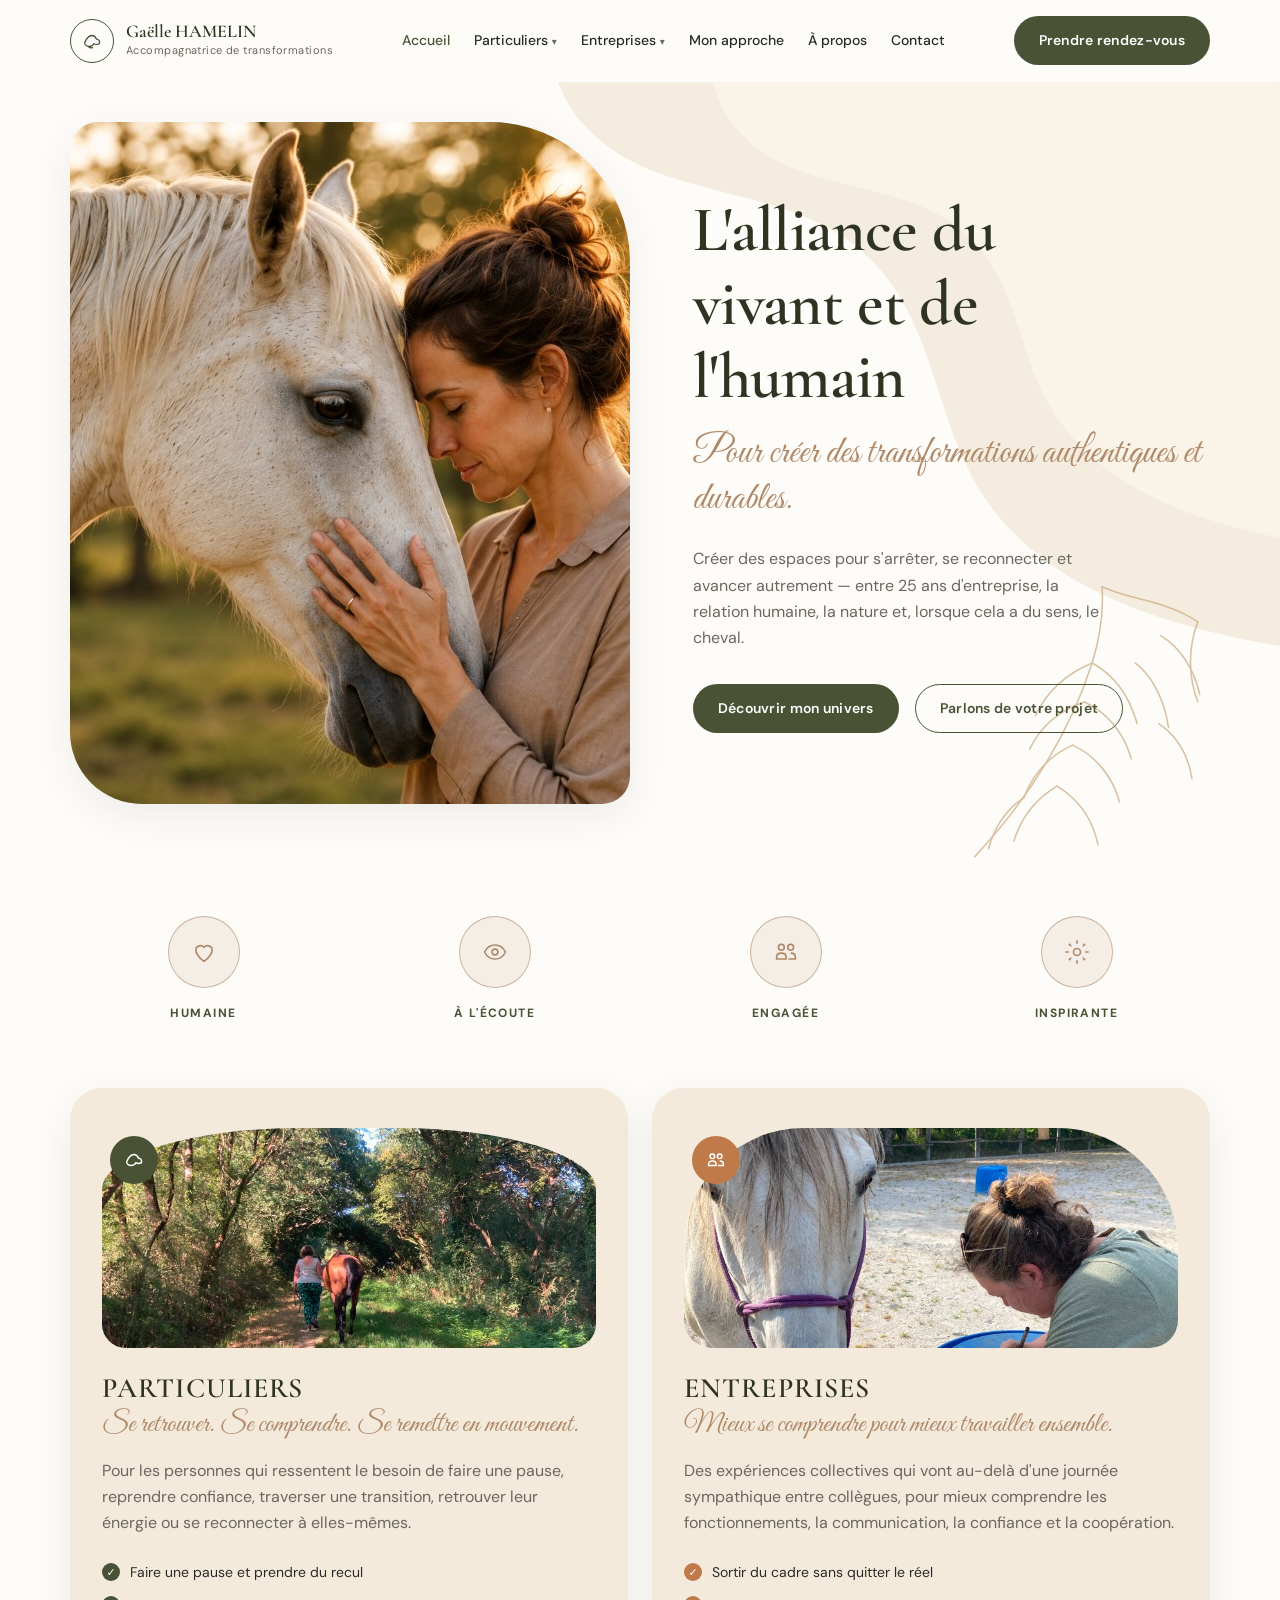
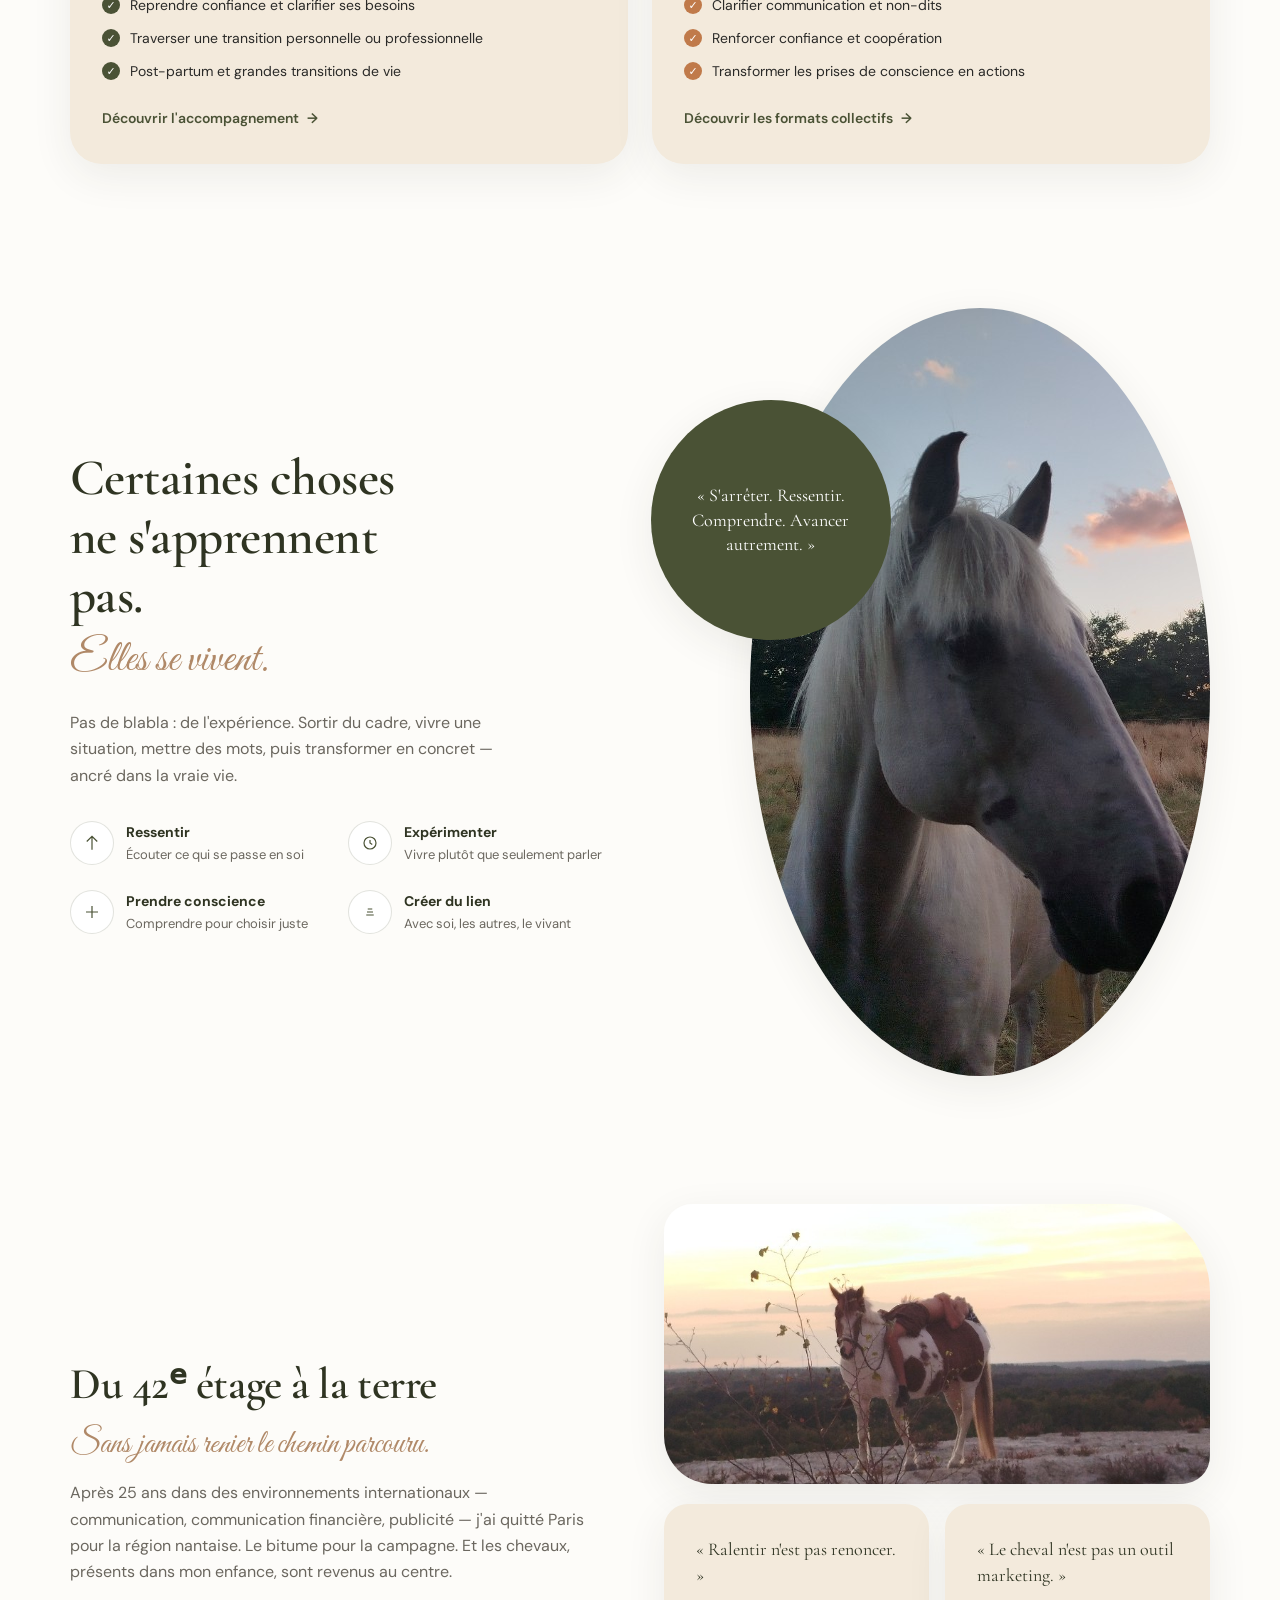
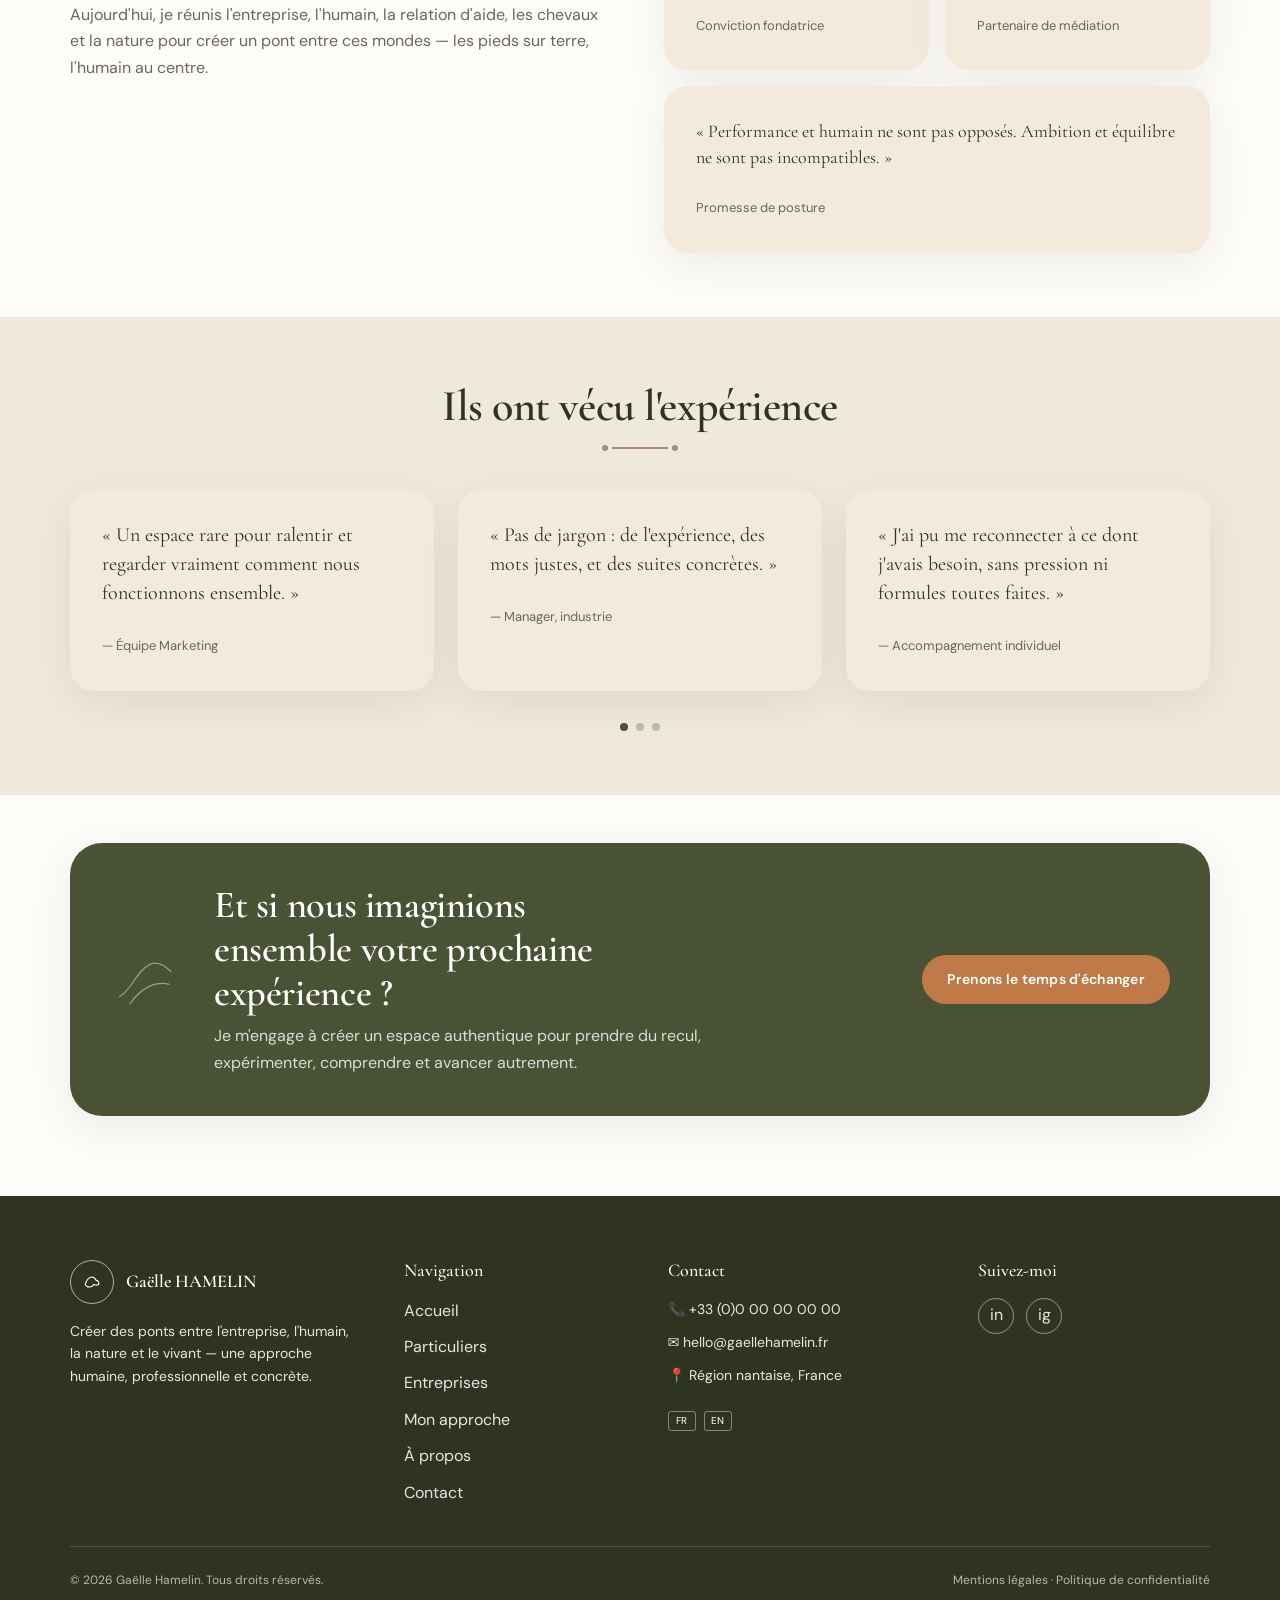
==== index.html @ 7f504d0e "Add Gaëlle Hamelin landing page from brand mockup and copy. Layout, cream cards on a light page, her" ====
<!DOCTYPE html>
<html lang="fr">
<head>
  <meta charset="UTF-8">
  <meta name="viewport" content="width=device-width, initial-scale=1">
  <title>Gaëlle HAMELIN — Accompagnatrice de transformations</title>
  <meta
    name="description"
    content="Médiation équine et accompagnement pour particuliers et entreprises. Créer des espaces pour s'arrêter, se reconnecter et avancer autrement."
  >

  <!-- Brand / layout tokens live in css/styles.css (8px grid). Bootstrap for columns only. -->
  <link
    href="https://cdn.jsdelivr.net/npm/bootstrap@5.3.3/dist/css/bootstrap.min.css"
    rel="stylesheet"
    integrity="sha384-QWTKZyjpPEjISv5WaRU9OFeRpok6YctnYmDr5pNlyT2bRjXh0JMhjY6hW+ALEwIH"
    crossorigin="anonymous"
  >
  <link rel="preconnect" href="https://fonts.googleapis.com">
  <link rel="preconnect" href="https://fonts.gstatic.com" crossorigin>
  <link
    href="https://fonts.googleapis.com/css2?family=Cormorant+Garamond:ital,wght@0,500;0,600;0,700;1,500&family=DM+Sans:wght@400;500;600;700&family=Great+Vibes&display=swap"
    rel="stylesheet"
  >
  <link rel="stylesheet" href="css/styles.css">
</head>
<body>
  <!-- ========== HEADER ========== -->
  <header class="site-header" id="top">
    <div class="container-gh">
      <div class="nav-wrap" id="navWrap">
        <a class="brand" href="#top" aria-label="Gaëlle Hamelin — Accueil">
          <span class="brand-mark" aria-hidden="true">
            <!-- Simple line-art mark; replace with final logo SVG in assets/ -->
            <svg width="22" height="22" viewBox="0 0 24 24" fill="none" stroke="currentColor" stroke-width="1.4">
              <path d="M4 14c2-5 5-8 8-8s4 2 5 4c2 0 4 2 3 5-2 1-4 1-6 0-1 2-3 3-5 3-3 0-5-2-5-4z"/>
              <path d="M8 18c1 1 3 2 5 1"/>
            </svg>
          </span>
          <span class="brand-text">
            <strong>Gaëlle HAMELIN</strong>
            <span>Accompagnatrice de transformations</span>
          </span>
        </a>

        <nav aria-label="Navigation principale">
          <ul class="nav-links">
            <li><a class="is-active" href="#top">Accueil</a></li>
            <li><a class="has-caret" href="#particuliers">Particuliers</a></li>
            <li><a class="has-caret" href="#entreprises">Entreprises</a></li>
            <li><a href="#approche">Mon approche</a></li>
            <li><a href="#apropos">À propos</a></li>
            <li><a href="#contact">Contact</a></li>
          </ul>
        </nav>

        <a class="btn-gh btn-gh--solid nav-cta" href="#contact">Prendre rendez-vous</a>

        <button class="nav-toggle" type="button" aria-label="Ouvrir le menu" aria-expanded="false" id="navToggle">
          <span></span><span></span><span></span>
        </button>
      </div>
    </div>
  </header>

  <main>
    <!-- ========== HERO ========== -->
    <section class="hero" aria-labelledby="hero-title">
      <div class="container-gh hero-inner">
        <div class="hero-grid">
          <div class="hero-media">
            <img
              class="hero-photo"
              src="assets/hero-woman-horse.jpg"
              alt="Gaëlle, yeux fermés, front contre front avec un cheval blanc"
              width="1024"
              height="682"
            >
          </div>

          <div class="hero-copy">
            <h1 id="hero-title">L'alliance du vivant et de l'humain</h1>
            <span class="h-script">Pour créer des transformations authentiques et durables.</span>
            <p>
              Créer des espaces pour s'arrêter, se reconnecter et avancer autrement —
              entre 25 ans d'entreprise, la relation humaine, la nature et, lorsque cela a du sens, le cheval.
            </p>
            <div class="hero-actions">
              <a class="btn-gh btn-gh--solid" href="#univers">Découvrir mon univers</a>
              <a class="btn-gh btn-gh--outline" href="#contact">Parlons de votre projet</a>
            </div>
          </div>
        </div>
      </div>
    </section>

    <!-- ========== VALUES ========== -->
    <section class="values" aria-label="Valeurs">
      <div class="container-gh">
        <div class="values-row">
          <div class="value-item">
            <div class="value-icon" aria-hidden="true">
              <svg width="28" height="28" viewBox="0 0 24 24" fill="none" stroke="currentColor" stroke-width="1.4"><path d="M12 20c-4-3-7-6-7-10a4 4 0 0 1 7-2 4 4 0 0 1 7 2c0 4-3 7-7 10z"/></svg>
            </div>
            <span>Humaine</span>
          </div>
          <div class="value-item">
            <div class="value-icon" aria-hidden="true">
              <svg width="28" height="28" viewBox="0 0 24 24" fill="none" stroke="currentColor" stroke-width="1.4"><path d="M3 12c2-4 5-6 9-6s7 2 9 6c-2 4-5 6-9 6s-7-2-9-6z"/><circle cx="12" cy="12" r="2.5"/></svg>
            </div>
            <span>À l'écoute</span>
          </div>
          <div class="value-item">
            <div class="value-icon" aria-hidden="true">
              <svg width="28" height="28" viewBox="0 0 24 24" fill="none" stroke="currentColor" stroke-width="1.4"><path d="M8 13c-2 0-4 1-4 3v2h8v-2c0-2-2-3-4-3z"/><circle cx="8" cy="8" r="2.5"/><path d="M16 13c2 0 4 1 4 3v2h-6"/><circle cx="16" cy="8" r="2.5"/></svg>
            </div>
            <span>Engagée</span>
          </div>
          <div class="value-item">
            <div class="value-icon" aria-hidden="true">
              <svg width="28" height="28" viewBox="0 0 24 24" fill="none" stroke="currentColor" stroke-width="1.4"><circle cx="12" cy="12" r="3"/><path d="M12 2v3M12 19v3M2 12h3M19 12h3M5 5l2 2M17 17l2 2M5 19l2-2M17 7l2-2"/></svg>
            </div>
            <span>Inspirante</span>
          </div>
        </div>
      </div>
    </section>

    <!-- ========== SERVICES ========== -->
    <section class="services" id="univers" aria-labelledby="services-title">
      <div class="container-gh">
        <h2 id="services-title" class="visually-hidden">Accompagnements</h2>
        <div class="row g-4">
          <div class="col-12 col-lg-6" id="particuliers">
            <article class="service-card">
              <div class="service-badge service-badge--olive" aria-hidden="true">
                <svg width="22" height="22" viewBox="0 0 24 24" fill="none" stroke="currentColor" stroke-width="1.6"><path d="M4 14c2-5 5-8 8-8s4 2 5 4c2 0 4 2 3 5-2 1-4 1-6 0-1 2-3 3-5 3-3 0-5-2-5-4z"/></svg>
              </div>
              <img
                class="service-photo service-photo--wave"
                src="assets/service-particuliers.jpg"
                alt="Marcher aux côtés d'un cheval sur un chemin sous les arbres"
                width="768"
                height="1024"
              >
              <h2>Particuliers</h2>
              <span class="h-script">Se retrouver. Se comprendre. Se remettre en mouvement.</span>
              <p>
                Pour les personnes qui ressentent le besoin de faire une pause, reprendre confiance,
                traverser une transition, retrouver leur énergie ou se reconnecter à elles-mêmes.
              </p>
              <ul class="checklist">
                <li><span class="tick" aria-hidden="true">✓</span> Faire une pause et prendre du recul</li>
                <li><span class="tick" aria-hidden="true">✓</span> Reprendre confiance et clarifier ses besoins</li>
                <li><span class="tick" aria-hidden="true">✓</span> Traverser une transition personnelle ou professionnelle</li>
                <li><span class="tick" aria-hidden="true">✓</span> Post-partum et grandes transitions de vie</li>
              </ul>
              <a class="link-arrow" href="#contact">Découvrir l'accompagnement <span aria-hidden="true">→</span></a>
            </article>
          </div>

          <div class="col-12 col-lg-6" id="entreprises">
            <article class="service-card">
              <div class="service-badge service-badge--terra" aria-hidden="true">
                <svg width="22" height="22" viewBox="0 0 24 24" fill="none" stroke="currentColor" stroke-width="1.6"><path d="M8 13c-2 0-4 1-4 3v2h8v-2c0-2-2-3-4-3z"/><circle cx="8" cy="8" r="2.5"/><path d="M16 13c2 0 4 1 4 3v2h-6"/><circle cx="16" cy="8" r="2.5"/></svg>
              </div>
              <img
                class="service-photo service-photo--pill"
                src="assets/service-entreprises.jpg"
                alt="Prise de notes auprès d'un cheval pendant une séance de médiation"
                width="768"
                height="1024"
              >
              <h2>Entreprises</h2>
              <span class="h-script">Mieux se comprendre pour mieux travailler ensemble.</span>
              <p>
                Des expériences collectives qui vont au-delà d'une journée sympathique entre collègues,
                pour mieux comprendre les fonctionnements, la communication, la confiance et la coopération.
              </p>
              <ul class="checklist checklist--terra">
                <li><span class="tick" aria-hidden="true">✓</span> Sortir du cadre sans quitter le réel</li>
                <li><span class="tick" aria-hidden="true">✓</span> Clarifier communication et non-dits</li>
                <li><span class="tick" aria-hidden="true">✓</span> Renforcer confiance et coopération</li>
                <li><span class="tick" aria-hidden="true">✓</span> Transformer les prises de conscience en actions</li>
              </ul>
              <a class="link-arrow" href="#contact">Découvrir les formats collectifs <span aria-hidden="true">→</span></a>
            </article>
          </div>
        </div>
      </div>
    </section>

    <!-- ========== APPROACH / PHILOSOPHY ========== -->
    <section class="philosophy" id="approche" aria-labelledby="approche-title">
      <div class="container-gh">
        <div class="philosophy-grid">
          <div>
            <h2 id="approche-title">Certaines choses ne s'apprennent pas.</h2>
            <span class="h-script">Elles se vivent.</span>
            <p>
              Pas de blabla : de l'expérience. Sortir du cadre, vivre une situation,
              mettre des mots, puis transformer en concret — ancré dans la vraie vie.
            </p>

            <div class="pillar-grid" role="list">
              <div class="pillar" role="listitem">
                <div class="pillar-icon" aria-hidden="true">
                  <svg width="18" height="18" viewBox="0 0 24 24" fill="none" stroke="currentColor" stroke-width="1.6"><path d="M12 3v18M5 10l7-7 7 7"/></svg>
                </div>
                <div>
                  <strong>Ressentir</strong>
                  <span>Écouter ce qui se passe en soi</span>
                </div>
              </div>
              <div class="pillar" role="listitem">
                <div class="pillar-icon" aria-hidden="true">
                  <svg width="18" height="18" viewBox="0 0 24 24" fill="none" stroke="currentColor" stroke-width="1.6"><circle cx="12" cy="12" r="8"/><path d="M12 8v4l3 2"/></svg>
                </div>
                <div>
                  <strong>Expérimenter</strong>
                  <span>Vivre plutôt que seulement parler</span>
                </div>
              </div>
              <div class="pillar" role="listitem">
                <div class="pillar-icon" aria-hidden="true">
                  <svg width="18" height="18" viewBox="0 0 24 24" fill="none" stroke="currentColor" stroke-width="1.6"><path d="M4 12h16M12 4v16"/></svg>
                </div>
                <div>
                  <strong>Prendre conscience</strong>
                  <span>Comprendre pour choisir juste</span>
                </div>
              </div>
              <div class="pillar" role="listitem">
                <div class="pillar-icon" aria-hidden="true">
                  <svg width="18" height="18" viewBox="0 0 24 24" fill="none" stroke="currentColor" stroke-width="1.6"><path d="M8 12h8M7 16h10M9 8h6"/></svg>
                </div>
                <div>
                  <strong>Créer du lien</strong>
                  <span>Avec soi, les autres, le vivant</span>
                </div>
              </div>
            </div>
          </div>

          <div class="philosophy-media">
            <div class="quote-bubble">
              <p>« S'arrêter. Ressentir. Comprendre. Avancer autrement. »</p>
            </div>
            <img
              class="philosophy-photo"
              src="assets/philosophy-horse.jpg"
              alt="Cheval blanc dans un pré au soleil couchant"
              width="1024"
              height="768"
            >
          </div>
        </div>
      </div>
    </section>

    <!-- ========== ABOUT TEASER (from docx) ========== -->
    <section class="testimonials" id="apropos" aria-labelledby="apropos-title" style="background: var(--color-bg);">
      <div class="container-gh">
        <div class="row align-items-center g-5">
          <div class="col-12 col-lg-6">
            <h2 id="apropos-title" class="h-serif" style="font-size: clamp(32px, 3.5vw, 44px); margin: 0 0 16px;">
              Du 42ᵉ étage à la terre
            </h2>
            <span class="h-script" style="font-size: 32px; display: block; margin-bottom: 16px;">
              Sans jamais renier le chemin parcouru.
            </span>
            <p class="lead-muted" style="max-width: 48ch;">
              Après 25 ans dans des environnements internationaux — communication, communication financière,
              publicité — j'ai quitté Paris pour la région nantaise. Le bitume pour la campagne.
              Et les chevaux, présents dans mon enfance, sont revenus au centre.
            </p>
            <p class="lead-muted" style="max-width: 48ch; margin-top: 16px;">
              Aujourd'hui, je réunis l'entreprise, l'humain, la relation d'aide, les chevaux et la nature
              pour créer un pont entre ces mondes — les pieds sur terre, l'humain au centre.
            </p>
          </div>
          <div class="col-12 col-lg-6">
            <img
              class="about-photo"
              src="assets/about-horse.jpg"
              alt="Cheval pie au crépuscule, sur une crête face au paysage"
              width="768"
              height="1024"
            >
            <div class="row g-3 mt-1">
              <div class="col-6">
                <article class="testimonial-card">
                  <blockquote style="font-size: 18px;">« Ralentir n'est pas renoncer. »</blockquote>
                  <cite>Conviction fondatrice</cite>
                </article>
              </div>
              <div class="col-6">
                <article class="testimonial-card">
                  <blockquote style="font-size: 18px;">« Le cheval n'est pas un outil marketing. »</blockquote>
                  <cite>Partenaire de médiation</cite>
                </article>
              </div>
              <div class="col-12">
                <article class="testimonial-card">
                  <blockquote style="font-size: 18px;">
                    « Performance et humain ne sont pas opposés. Ambition et équilibre ne sont pas incompatibles. »
                  </blockquote>
                  <cite>Promesse de posture</cite>
                </article>
              </div>
            </div>
          </div>
        </div>
      </div>
    </section>

    <!-- ========== TESTIMONIALS ========== -->
    <section class="testimonials" aria-labelledby="temoignages-title">
      <div class="container-gh">
        <div class="section-heading">
          <h2 id="temoignages-title">Ils ont vécu l'expérience</h2>
          <div class="flourish" aria-hidden="true"></div>
        </div>

        <div class="row g-4">
          <div class="col-12 col-md-4">
            <article class="testimonial-card">
              <blockquote>
                « Un espace rare pour ralentir et regarder vraiment comment nous fonctionnons ensemble. »
              </blockquote>
              <cite>— Équipe Marketing</cite>
            </article>
          </div>
          <div class="col-12 col-md-4">
            <article class="testimonial-card">
              <blockquote>
                « Pas de jargon : de l'expérience, des mots justes, et des suites concrètes. »
              </blockquote>
              <cite>— Manager, industrie</cite>
            </article>
          </div>
          <div class="col-12 col-md-4">
            <article class="testimonial-card">
              <blockquote>
                « J'ai pu me reconnecter à ce dont j'avais besoin, sans pression ni formules toutes faites. »
              </blockquote>
              <cite>— Accompagnement individuel</cite>
            </article>
          </div>
        </div>

        <div class="carousel-dots" aria-hidden="true">
          <span class="is-active"></span><span></span><span></span>
        </div>
      </div>
    </section>

    <!-- ========== FINAL CTA ========== -->
    <section class="cta-band-wrap" id="contact" aria-labelledby="cta-title">
      <div class="container-gh">
        <div class="cta-band">
          <svg class="cta-deco" viewBox="0 0 80 80" aria-hidden="true">
            <path d="M10 60c15-8 18-28 34-36 8-4 16 0 24 8" fill="none" stroke="currentColor" stroke-width="1.4"/>
            <path d="M22 68c12-18 28-26 44-22" fill="none" stroke="currentColor" stroke-width="1.4"/>
          </svg>
          <div>
            <h2 id="cta-title">Et si nous imaginions ensemble votre prochaine expérience ?</h2>
            <p>Je m'engage à créer un espace authentique pour prendre du recul, expérimenter, comprendre et avancer autrement.</p>
          </div>
          <a class="btn-gh btn-gh--terracotta" href="mailto:hello@gaellehamelin.fr">Prenons le temps d'échanger</a>
        </div>
      </div>
    </section>
  </main>

  <!-- ========== FOOTER ========== -->
  <footer class="site-footer">
    <div class="container-gh">
      <div class="footer-grid">
        <div>
          <a class="brand" href="#top">
            <span class="brand-mark" aria-hidden="true">
              <svg width="20" height="20" viewBox="0 0 24 24" fill="none" stroke="currentColor" stroke-width="1.4"><path d="M4 14c2-5 5-8 8-8s4 2 5 4c2 0 4 2 3 5-2 1-4 1-6 0-1 2-3 3-5 3-3 0-5-2-5-4z"/></svg>
            </span>
            <span class="brand-text"><strong>Gaëlle HAMELIN</strong></span>
          </a>
          <p>Créer des ponts entre l'entreprise, l'humain, la nature et le vivant — une approche humaine, professionnelle et concrète.</p>
        </div>

        <div>
          <h3 class="footer-title">Navigation</h3>
          <ul class="footer-links">
            <li><a href="#top">Accueil</a></li>
            <li><a href="#particuliers">Particuliers</a></li>
            <li><a href="#entreprises">Entreprises</a></li>
            <li><a href="#approche">Mon approche</a></li>
            <li><a href="#apropos">À propos</a></li>
            <li><a href="#contact">Contact</a></li>
          </ul>
        </div>

        <div>
          <h3 class="footer-title">Contact</h3>
          <ul class="contact-list">
            <li>📞 <a href="tel:+33000000000">+33 (0)0 00 00 00 00</a></li>
            <li>✉️ <a href="mailto:hello@gaellehamelin.fr">hello@gaellehamelin.fr</a></li>
            <li>📍 Région nantaise, France</li>
          </ul>
          <div class="lang-switch" aria-label="Langue">
            <button type="button" aria-pressed="true">FR</button>
            <button type="button" aria-pressed="false">EN</button>
          </div>
        </div>

        <div>
          <h3 class="footer-title">Suivez-moi</h3>
          <div class="social-row">
            <a href="#" aria-label="LinkedIn">in</a>
            <a href="#" aria-label="Instagram">ig</a>
          </div>
        </div>
      </div>

      <div class="footer-bottom">
        <span>© <span id="year"></span> Gaëlle Hamelin. Tous droits réservés.</span>
        <span>
          <a href="#">Mentions légales</a>
          ·
          <a href="#">Politique de confidentialité</a>
        </span>
      </div>
    </div>
  </footer>

  <script>
    document.getElementById("year").textContent = new Date().getFullYear();

    const header = document.querySelector(".site-header");
    const navWrap = document.getElementById("navWrap");
    const navToggle = document.getElementById("navToggle");

    window.addEventListener("scroll", () => {
      header.classList.toggle("is-scrolled", window.scrollY > 8);
    });

    navToggle.addEventListener("click", () => {
      const open = navWrap.classList.toggle("is-open");
      navToggle.setAttribute("aria-expanded", open ? "true" : "false");
    });
  </script>
</body>
</html>
---- css/styles.css ----
/* =========================================================
   Gaëlle HAMELIN — Brand styles
   8px grid · layout-first · easy to update
   ========================================================= */

:root {
  /* Brand colours (from mockup) */
  --color-bg: #fdfcf9;
  --color-bg-soft: #efe8dc;
  --color-cream: #f3eadc;
  --color-surface: #ffffff;
  --color-olive: #4a5235;
  --color-olive-dark: #2f3422;
  --color-olive-mid: #5c6644;
  --color-terracotta: #c07a4a;
  --color-tan: #b08968;
  --color-ink: #2a2a28;
  --color-muted: #6b675f;
  --color-line: rgba(74, 82, 53, 0.16);

  /* Type */
  --font-serif: "Cormorant Garamond", "Playfair Display", Georgia, serif;
  --font-sans: "DM Sans", "Montserrat", system-ui, sans-serif;
  --font-script: "Great Vibes", "Segoe Script", cursive;

  /* 8px spacing scale */
  --space-1: 8px;
  --space-2: 16px;
  --space-3: 24px;
  --space-4: 32px;
  --space-5: 40px;
  --space-6: 48px;
  --space-7: 64px;
  --space-8: 80px;
  --space-9: 96px;

  --radius-sm: 16px;
  --radius-md: 24px;
  --radius-lg: 32px;
  --radius-pill: 999px;
  --shadow-soft: 0 12px 40px rgba(47, 52, 34, 0.08);
  --container: 1140px;
}

*,
*::before,
*::after {
  box-sizing: border-box;
}

html {
  scroll-behavior: smooth;
}

body {
  margin: 0;
  font-family: var(--font-sans);
  font-size: 16px;
  line-height: 1.65;
  color: var(--color-ink);
  background: var(--color-bg);
  -webkit-font-smoothing: antialiased;
}

img {
  max-width: 100%;
  display: block;
}

a {
  color: inherit;
  text-decoration: none;
}

.container-gh {
  width: min(100% - 2 * var(--space-3), var(--container));
  margin-inline: auto;
}

h1,
h2,
.h-serif {
  font-family: var(--font-serif);
  font-weight: 600;
  letter-spacing: -0.01em;
  color: var(--color-olive-dark);
  line-height: 1.15;
}

.h-script {
  font-family: var(--font-script);
  font-weight: 400;
  color: var(--color-tan);
  line-height: 1.2;
}

.lead-muted {
  color: var(--color-muted);
  max-width: 42ch;
}

/* ---------- Buttons ---------- */
.btn-gh {
  display: inline-flex;
  align-items: center;
  justify-content: center;
  gap: var(--space-1);
  min-height: 48px;
  padding: 12px 24px;
  border-radius: var(--radius-pill);
  border: 1.5px solid transparent;
  font-family: var(--font-sans);
  font-size: 14px;
  font-weight: 600;
  letter-spacing: 0.02em;
  transition: transform 0.2s ease, background 0.2s ease, color 0.2s ease,
    border-color 0.2s ease;
  cursor: pointer;
  text-decoration: none;
  white-space: nowrap;
}

.btn-gh:hover {
  transform: translateY(-1px);
}

.btn-gh--solid {
  background: var(--color-olive);
  color: #fff;
}

.btn-gh--solid:hover {
  background: var(--color-olive-dark);
  color: #fff;
}

.btn-gh--outline {
  background: transparent;
  border-color: var(--color-olive);
  color: var(--color-olive);
}

.btn-gh--outline:hover {
  background: var(--color-olive);
  color: #fff;
}

.btn-gh--terracotta {
  background: var(--color-terracotta);
  color: #fff;
}

.btn-gh--terracotta:hover {
  background: #a8673b;
  color: #fff;
}

.link-arrow {
  display: inline-flex;
  align-items: center;
  gap: 8px;
  margin-top: var(--space-3);
  font-size: 14px;
  font-weight: 600;
  color: var(--color-olive);
}

.link-arrow:hover {
  color: var(--color-terracotta);
}

/* ---------- Header ---------- */
.site-header {
  position: sticky;
  top: 0;
  z-index: 100;
  background: color-mix(in srgb, var(--color-bg) 92%, transparent);
  backdrop-filter: blur(12px);
  border-bottom: 1px solid transparent;
}

.site-header.is-scrolled {
  border-bottom-color: var(--color-line);
}

.nav-wrap {
  display: flex;
  align-items: center;
  justify-content: space-between;
  gap: var(--space-3);
  min-height: 80px;
  padding-block: var(--space-2);
}

.brand {
  display: flex;
  align-items: center;
  gap: 12px;
  min-width: 180px;
}

.brand-mark {
  width: 44px;
  height: 44px;
  border-radius: 50%;
  border: 1.5px solid var(--color-olive);
  display: grid;
  place-items: center;
  color: var(--color-olive);
  flex: none;
}

.brand-text strong {
  display: block;
  font-family: var(--font-serif);
  font-size: 18px;
  font-weight: 600;
  color: var(--color-olive-dark);
  line-height: 1.1;
}

.brand-text span {
  display: block;
  font-size: 11px;
  letter-spacing: 0.04em;
  color: var(--color-muted);
}

.nav-links {
  display: flex;
  align-items: center;
  gap: var(--space-3);
  list-style: none;
  margin: 0;
  padding: 0;
}

.nav-links a {
  font-size: 14px;
  font-weight: 500;
  color: var(--color-ink);
  padding: 8px 0;
}

.nav-links a:hover,
.nav-links a.is-active {
  color: var(--color-olive);
}

.nav-links .has-caret::after {
  content: "▾";
  font-size: 10px;
  margin-left: 4px;
  opacity: 0.7;
}

.nav-cta {
  flex: none;
}

.nav-toggle {
  display: none;
  width: 44px;
  height: 44px;
  border: 1px solid var(--color-line);
  border-radius: 12px;
  background: transparent;
  align-items: center;
  justify-content: center;
  flex-direction: column;
  gap: 5px;
}

.nav-toggle span {
  width: 18px;
  height: 1.5px;
  background: var(--color-olive);
}

/* ---------- Hero ---------- */
.hero {
  position: relative;
  padding: var(--space-5) 0 var(--space-8);
  overflow: hidden;
  isolation: isolate;
  background-color: var(--color-bg);
  /* Curved cream shape (top-right) + leaf illustration (bottom-right) as one asset */
  background-image: url("../assets/hero-bg.svg");
  background-repeat: no-repeat;
  background-position: right center;
  background-size: cover;
}

.hero-inner {
  position: relative;
  z-index: 2;
}

.hero-grid {
  display: grid;
  grid-template-columns: minmax(0, 1.05fr) minmax(0, 0.95fr);
  gap: clamp(24px, 4vw, 56px);
  align-items: center;
}

.hero-media {
  position: relative;
  z-index: 1;
}

.hero-photo {
  width: 100%;
  max-width: 560px;
  aspect-ratio: 5 / 6;
  object-fit: cover;
  object-position: center 40%;
  /* Large organic curve on top-right, softer bottom-left — matches mockup crop */
  border-radius: 28px 140px 28px 72px;
  background: var(--color-bg-soft);
  box-shadow: var(--shadow-soft);
  display: block;
}

.hero-copy {
  position: relative;
  z-index: 2;
  padding-block: var(--space-3);
}

.hero-copy h1 {
  font-size: clamp(40px, 5vw, 64px);
  margin: 0 0 var(--space-2);
  max-width: 12ch;
}

.hero-copy .h-script {
  font-size: clamp(28px, 3vw, 40px);
  margin: 0 0 var(--space-3);
  display: block;
  color: var(--color-tan);
}

.hero-copy p {
  margin: 0 0 var(--space-4);
  color: var(--color-muted);
  max-width: 38ch;
}

.hero-actions {
  display: flex;
  flex-wrap: wrap;
  gap: var(--space-2);
}

@media (max-width: 991px) {
  .hero {
    background-size: 160% auto;
    background-position: right -60px top -40px;
  }

  .hero-photo {
    max-width: none;
    border-radius: 24px 96px 24px 48px;
  }
}

/* ---------- Values strip ---------- */
.values {
  padding: var(--space-4) 0 var(--space-7);
}

.values-row {
  display: grid;
  grid-template-columns: repeat(4, 1fr);
  gap: var(--space-3);
  text-align: center;
}

.value-item {
  display: grid;
  justify-items: center;
  gap: var(--space-2);
}

.value-icon {
  width: 72px;
  height: 72px;
  border-radius: 50%;
  border: 1px solid color-mix(in srgb, var(--color-tan), transparent 40%);
  background: color-mix(in srgb, var(--color-tan), transparent 88%);
  display: grid;
  place-items: center;
  color: var(--color-tan);
}

.value-item span {
  font-size: 12px;
  font-weight: 700;
  letter-spacing: 0.12em;
  text-transform: uppercase;
  color: var(--color-olive);
}

/* ---------- Service cards ---------- */
.services {
  padding: 0 0 var(--space-8);
}

.service-card {
  position: relative;
  height: 100%;
  background: var(--color-cream);
  border-radius: var(--radius-lg);
  padding: var(--space-5) var(--space-4) var(--space-4);
  box-shadow: var(--shadow-soft);
}

.service-badge {
  position: absolute;
  top: calc(var(--space-5) + 8px);
  left: calc(var(--space-4) + 8px);
  z-index: 2;
  width: 48px;
  height: 48px;
  border-radius: 50%;
  display: grid;
  place-items: center;
  color: #fff;
}

.service-badge--olive {
  background: var(--color-olive);
}

.service-badge--terra {
  background: var(--color-terracotta);
}

.service-photo {
  width: 100%;
  height: 220px;
  object-fit: cover;
  border-radius: var(--radius-md);
  margin-bottom: var(--space-3);
}

.service-photo--wave {
  clip-path: ellipse(100% 88% at 50% 45%);
  border-radius: 40% 40% 24px 24px / 28% 28% 24px 24px;
  object-position: center 42%;
}

.service-photo--pill {
  border-radius: 120px 120px 28px 28px;
  object-position: center 36%;
}

.service-card h2 {
  font-size: 28px;
  margin: 0 0 4px;
  text-transform: uppercase;
  letter-spacing: 0.04em;
}

.service-card .h-script {
  font-size: 28px;
  margin-bottom: var(--space-2);
  display: block;
}

.service-card p {
  color: var(--color-muted);
  margin: 0 0 var(--space-3);
}

.checklist {
  list-style: none;
  margin: 0;
  padding: 0;
  display: grid;
  gap: 10px;
}

.checklist li {
  display: flex;
  gap: 10px;
  align-items: flex-start;
  font-size: 14px;
  color: var(--color-ink);
}

.checklist .tick {
  flex: none;
  width: 18px;
  height: 18px;
  margin-top: 2px;
  border-radius: 50%;
  display: grid;
  place-items: center;
  font-size: 11px;
  color: #fff;
  background: var(--color-olive);
}

.checklist--terra .tick {
  background: var(--color-terracotta);
}

/* ---------- Philosophy ---------- */
.philosophy {
  padding: var(--space-7) 0;
}

.philosophy-grid {
  display: grid;
  grid-template-columns: minmax(0, 1fr) minmax(0, 1.05fr);
  gap: var(--space-6);
  align-items: center;
}

.philosophy h2 {
  font-size: clamp(36px, 4vw, 52px);
  margin: 0 0 var(--space-1);
  max-width: 14ch;
}

.philosophy .h-script {
  font-size: clamp(30px, 3.4vw, 44px);
  margin-bottom: var(--space-3);
  display: block;
}

.philosophy p {
  color: var(--color-muted);
  margin: 0 0 var(--space-4);
  max-width: 40ch;
}

.pillar-grid {
  display: grid;
  grid-template-columns: 1fr 1fr;
  gap: var(--space-3);
}

.pillar {
  display: flex;
  gap: 12px;
  align-items: flex-start;
}

.pillar-icon {
  width: 44px;
  height: 44px;
  border-radius: 50%;
  border: 1px solid var(--color-line);
  display: grid;
  place-items: center;
  color: var(--color-olive);
  flex: none;
  background: #fff;
}

.pillar strong {
  display: block;
  font-size: 14px;
  color: var(--color-olive-dark);
}

.pillar span {
  display: block;
  font-size: 13px;
  color: var(--color-muted);
}

.philosophy-media {
  position: relative;
  min-height: 420px;
}

.philosophy-photo {
  width: min(100%, 460px);
  aspect-ratio: 1;
  margin-left: auto;
  border-radius: 50%;
  object-fit: cover;
  object-position: 28% 48%;
  box-shadow: var(--shadow-soft);
}

.quote-bubble {
  position: absolute;
  left: 0;
  top: 12%;
  width: min(240px, 55%);
  aspect-ratio: 1;
  border-radius: 50%;
  background: var(--color-olive);
  color: #fff;
  display: grid;
  place-items: center;
  text-align: center;
  padding: var(--space-3);
  box-shadow: var(--shadow-soft);
}

.quote-bubble p {
  margin: 0;
  color: #fff;
  font-family: var(--font-serif);
  font-size: clamp(15px, 1.5vw, 18px);
  line-height: 1.35;
  max-width: none;
}

/* ---------- Testimonials ---------- */
.testimonials {
  padding: var(--space-7) 0;
  background: var(--color-bg-soft);
}

.about-photo {
  width: 100%;
  height: 280px;
  object-fit: cover;
  object-position: center 40%;
  border-radius: 28px 88px 28px 48px;
  box-shadow: var(--shadow-soft);
  display: block;
}

.section-heading {
  text-align: center;
  margin-bottom: var(--space-5);
}

.section-heading h2 {
  font-size: clamp(32px, 3.5vw, 44px);
  margin: 0 0 var(--space-2);
}

.section-heading .flourish {
  width: 56px;
  height: 2px;
  margin: 0 auto;
  background: var(--color-tan);
  border-radius: 2px;
  position: relative;
}

.section-heading .flourish::before,
.section-heading .flourish::after {
  content: "";
  position: absolute;
  top: 50%;
  width: 6px;
  height: 6px;
  border-radius: 50%;
  background: var(--color-tan);
  transform: translateY(-50%);
}

.section-heading .flourish::before {
  left: -10px;
}

.section-heading .flourish::after {
  right: -10px;
}

.testimonial-card {
  height: 100%;
  background: var(--color-cream);
  border-radius: var(--radius-md);
  padding: var(--space-4);
  box-shadow: var(--shadow-soft);
}

.testimonial-card blockquote {
  margin: 0 0 var(--space-3);
  font-family: var(--font-serif);
  font-size: 20px;
  line-height: 1.45;
  color: var(--color-olive-dark);
}

.testimonial-card cite {
  font-style: normal;
  font-size: 13px;
  color: var(--color-muted);
}

.carousel-dots {
  display: flex;
  justify-content: center;
  gap: 8px;
  margin-top: var(--space-4);
}

.carousel-dots span {
  width: 8px;
  height: 8px;
  border-radius: 50%;
  background: color-mix(in srgb, var(--color-olive), transparent 70%);
}

.carousel-dots span.is-active {
  background: var(--color-olive);
}

/* ---------- CTA band ---------- */
.cta-band-wrap {
  padding: var(--space-6) 0 var(--space-8);
}

.cta-band {
  display: grid;
  grid-template-columns: auto 1fr auto;
  align-items: center;
  gap: var(--space-4);
  background: var(--color-olive);
  color: #fff;
  border-radius: var(--radius-lg);
  padding: var(--space-5) var(--space-5);
  box-shadow: var(--shadow-soft);
}

.cta-band h2 {
  color: #fff;
  font-size: clamp(28px, 3vw, 40px);
  margin: 0 0 8px;
  max-width: 22ch;
}

.cta-band p {
  margin: 0;
  color: color-mix(in srgb, white, transparent 20%);
  max-width: 46ch;
}

.cta-deco {
  width: 72px;
  opacity: 0.55;
  color: color-mix(in srgb, white, transparent 20%);
}

/* ---------- Footer ---------- */
.site-footer {
  background: var(--color-olive-dark);
  color: color-mix(in srgb, white, transparent 12%);
  padding: var(--space-7) 0 var(--space-3);
}

.footer-grid {
  display: grid;
  grid-template-columns: 1.3fr 1fr 1.2fr 1fr;
  gap: var(--space-4);
  padding-bottom: var(--space-5);
}

.site-footer h3,
.site-footer .brand-text strong {
  color: #fff;
}

.site-footer .brand {
  margin-bottom: var(--space-2);
}

.site-footer .brand-mark {
  border-color: color-mix(in srgb, white, transparent 40%);
  color: #fff;
}

.site-footer p {
  margin: 0;
  max-width: 28ch;
  font-size: 14px;
  line-height: 1.6;
}

.footer-title {
  font-family: var(--font-serif);
  font-size: 18px;
  color: #fff;
  margin: 0 0 var(--space-2);
}

.footer-links {
  list-style: none;
  margin: 0;
  padding: 0;
  display: grid;
  gap: 10px;
}

.footer-links a:hover {
  color: #fff;
}

.contact-list {
  list-style: none;
  margin: 0 0 var(--space-3);
  padding: 0;
  display: grid;
  gap: 10px;
  font-size: 14px;
}

.lang-switch {
  display: flex;
  gap: 8px;
}

.lang-switch button {
  width: 28px;
  height: 20px;
  border: 1px solid color-mix(in srgb, white, transparent 60%);
  border-radius: 3px;
  background: transparent;
  color: #fff;
  font-size: 10px;
  cursor: pointer;
}

.social-row {
  display: flex;
  gap: 12px;
  margin-top: var(--space-2);
}

.social-row a {
  width: 36px;
  height: 36px;
  border-radius: 50%;
  border: 1px solid color-mix(in srgb, white, transparent 55%);
  display: grid;
  place-items: center;
}

.social-row a:hover {
  background: color-mix(in srgb, white, transparent 88%);
}

.footer-bottom {
  border-top: 1px solid color-mix(in srgb, white, transparent 85%);
  padding-top: var(--space-3);
  display: flex;
  flex-wrap: wrap;
  justify-content: space-between;
  gap: var(--space-2);
  font-size: 12px;
  color: color-mix(in srgb, white, transparent 35%);
}

.footer-bottom a:hover {
  color: #fff;
}

/* ---------- Responsive ---------- */
@media (max-width: 991px) {
  .nav-links,
  .nav-cta {
    display: none;
  }

  .nav-toggle {
    display: inline-flex;
  }

  .nav-wrap.is-open .nav-links {
    display: flex;
    flex-direction: column;
    align-items: flex-start;
    position: absolute;
    left: var(--space-3);
    right: var(--space-3);
    top: 80px;
    background: var(--color-bg);
    border: 1px solid var(--color-line);
    border-radius: var(--radius-md);
    padding: var(--space-3);
    box-shadow: var(--shadow-soft);
  }

  .nav-wrap.is-open .nav-cta {
    display: none;
  }

  .hero-grid,
  .philosophy-grid,
  .footer-grid,
  .cta-band {
    grid-template-columns: 1fr;
  }

  .values-row {
    grid-template-columns: repeat(2, 1fr);
    gap: var(--space-4);
  }

  .philosophy-photo {
    margin: 0 auto;
  }

  .quote-bubble {
    left: 4%;
    top: 0;
  }

  .cta-band {
    text-align: center;
    justify-items: center;
  }
}

@media (max-width: 575px) {
  .values-row {
    grid-template-columns: 1fr 1fr;
  }

  .pillar-grid {
    grid-template-columns: 1fr;
  }

  .hero-actions {
    flex-direction: column;
    align-items: stretch;
  }

  .btn-gh {
    width: 100%;
  }
}
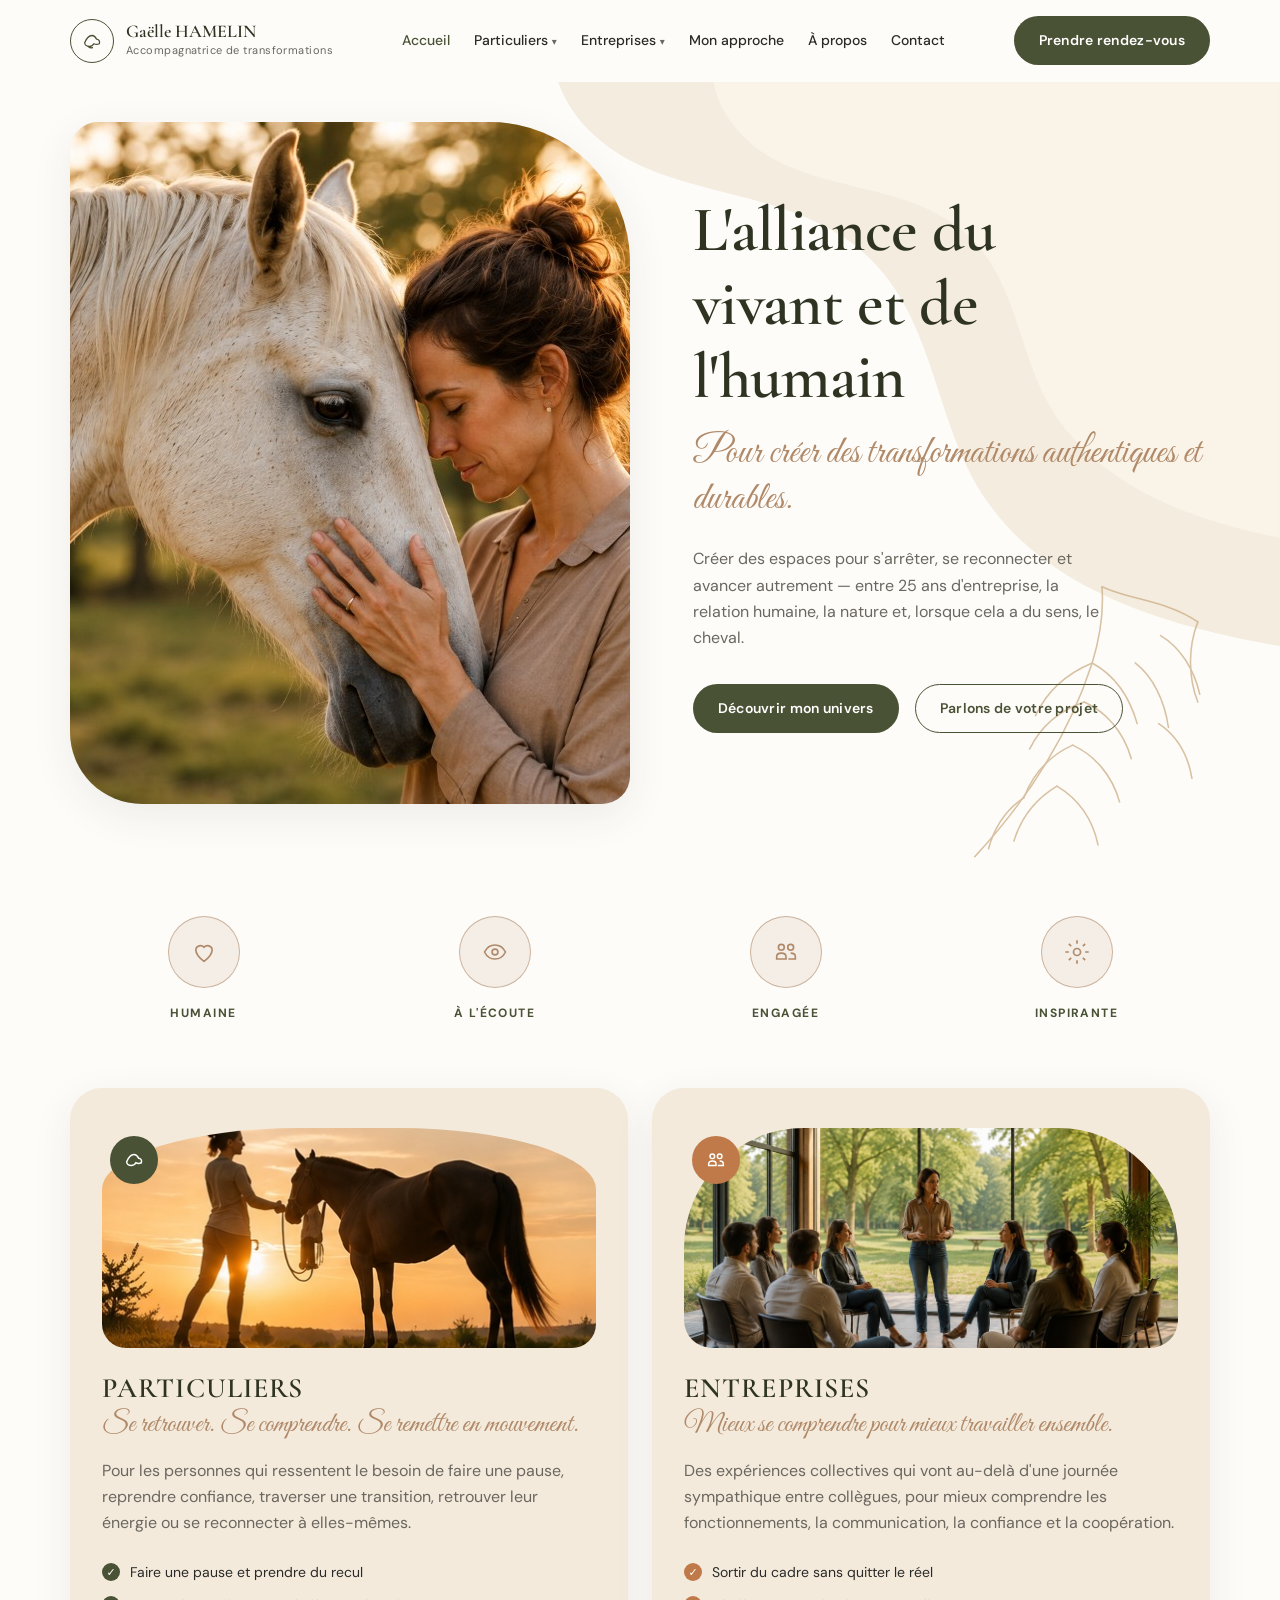
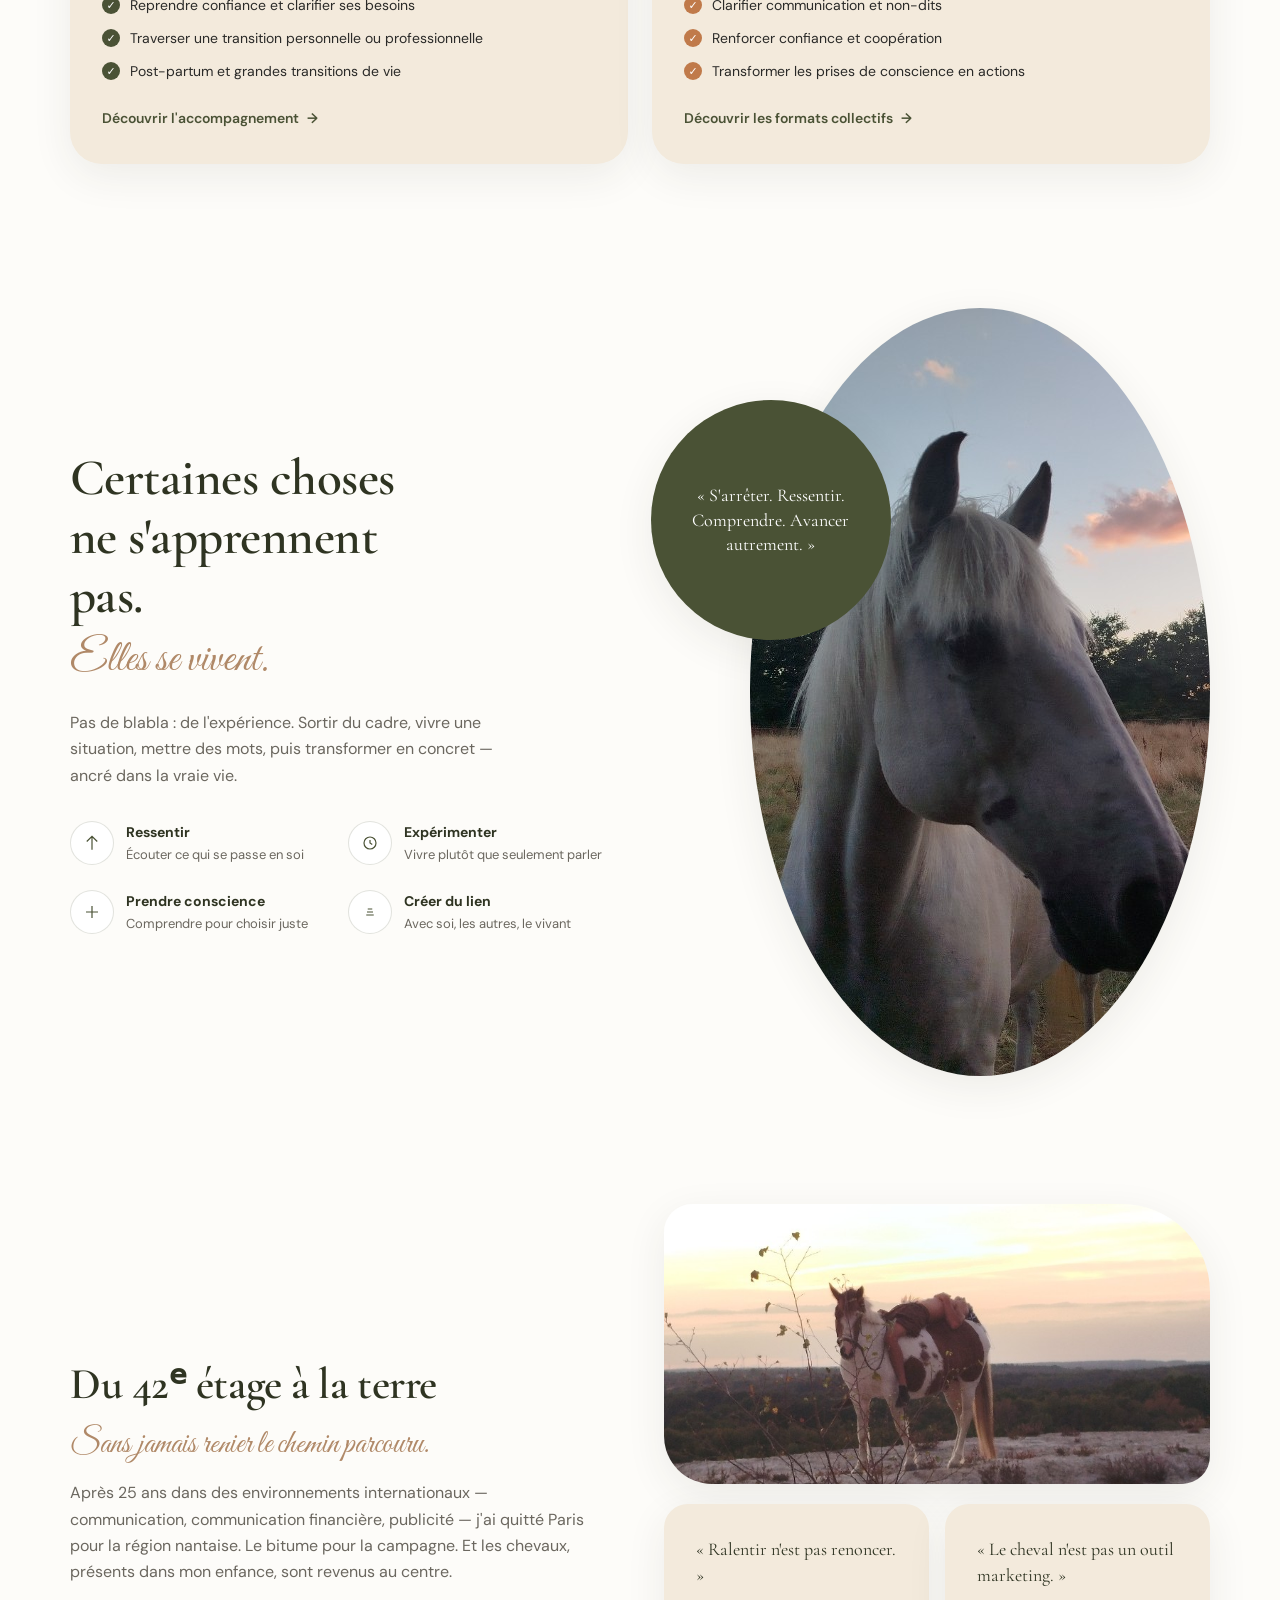
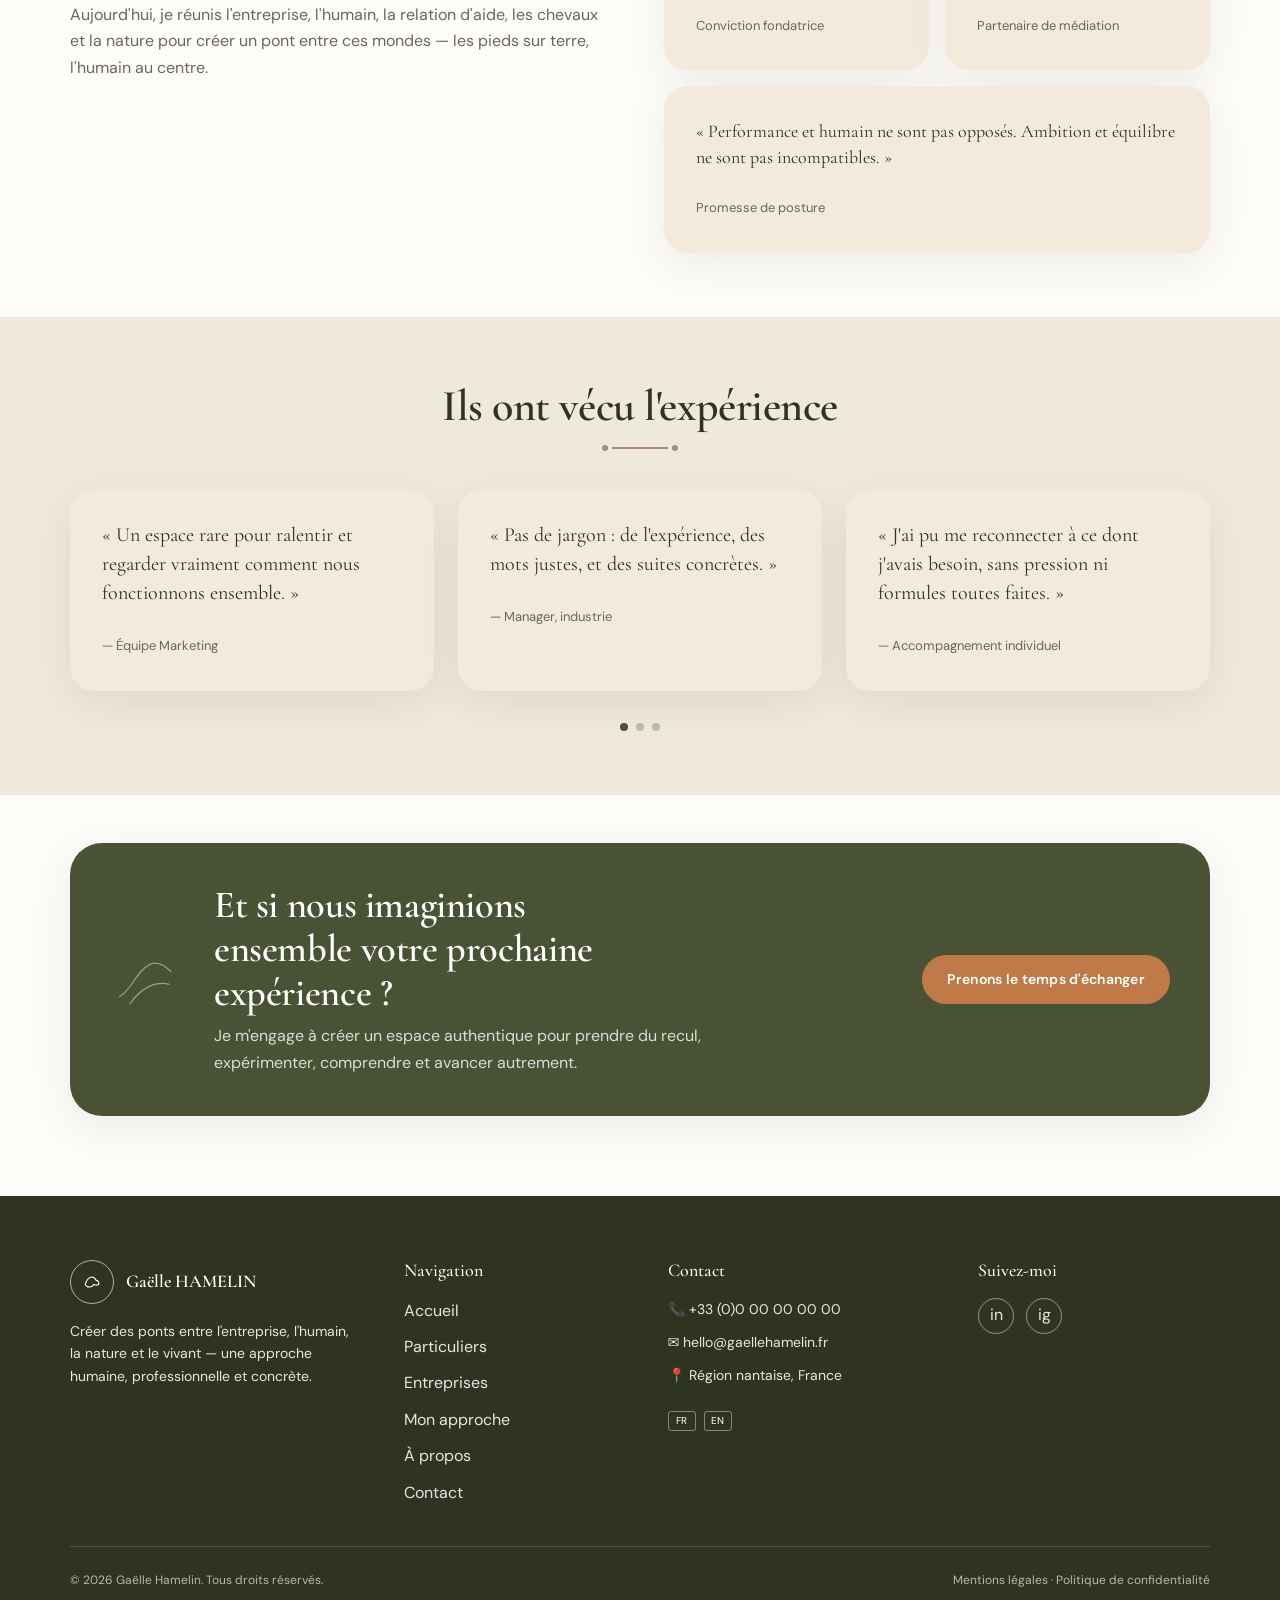
==== commit 386a3772: "Update" ====
--- a/index.html
+++ b/index.html
@@ -139,9 +139,9 @@
               <img
                 class="service-photo service-photo--wave"
                 src="assets/service-particuliers.jpg"
-                alt="Marcher aux côtés d'un cheval sur un chemin sous les arbres"
-                width="768"
-                height="1024"
+                alt="Au coucher du soleil, face à face avec un cheval sur une colline — connexion personnelle et apaisée"
+                width="496"
+                height="496"
               >
               <h2>Particuliers</h2>
               <span class="h-script">Se retrouver. Se comprendre. Se remettre en mouvement.</span>
@@ -167,9 +167,9 @@
               <img
                 class="service-photo service-photo--pill"
                 src="assets/service-entreprises.jpg"
-                alt="Prise de notes auprès d'un cheval pendant une séance de médiation"
-                width="768"
-                height="1024"
+                alt="Atelier en entreprise : une animatrice guide un cercle de collaborateurs dans un espace lumineux ouvert sur la nature"
+                width="1024"
+                height="682"
               >
               <h2>Entreprises</h2>
               <span class="h-script">Mieux se comprendre pour mieux travailler ensemble.</span>
--- a/css/styles.css
+++ b/css/styles.css
@@ -447,12 +447,12 @@
 .service-photo--wave {
   clip-path: ellipse(100% 88% at 50% 45%);
   border-radius: 40% 40% 24px 24px / 28% 28% 24px 24px;
-  object-position: center 42%;
+  object-position: center 48%;
 }
 
 .service-photo--pill {
   border-radius: 120px 120px 28px 28px;
-  object-position: center 36%;
+  object-position: center 42%;
 }
 
 .service-card h2 {
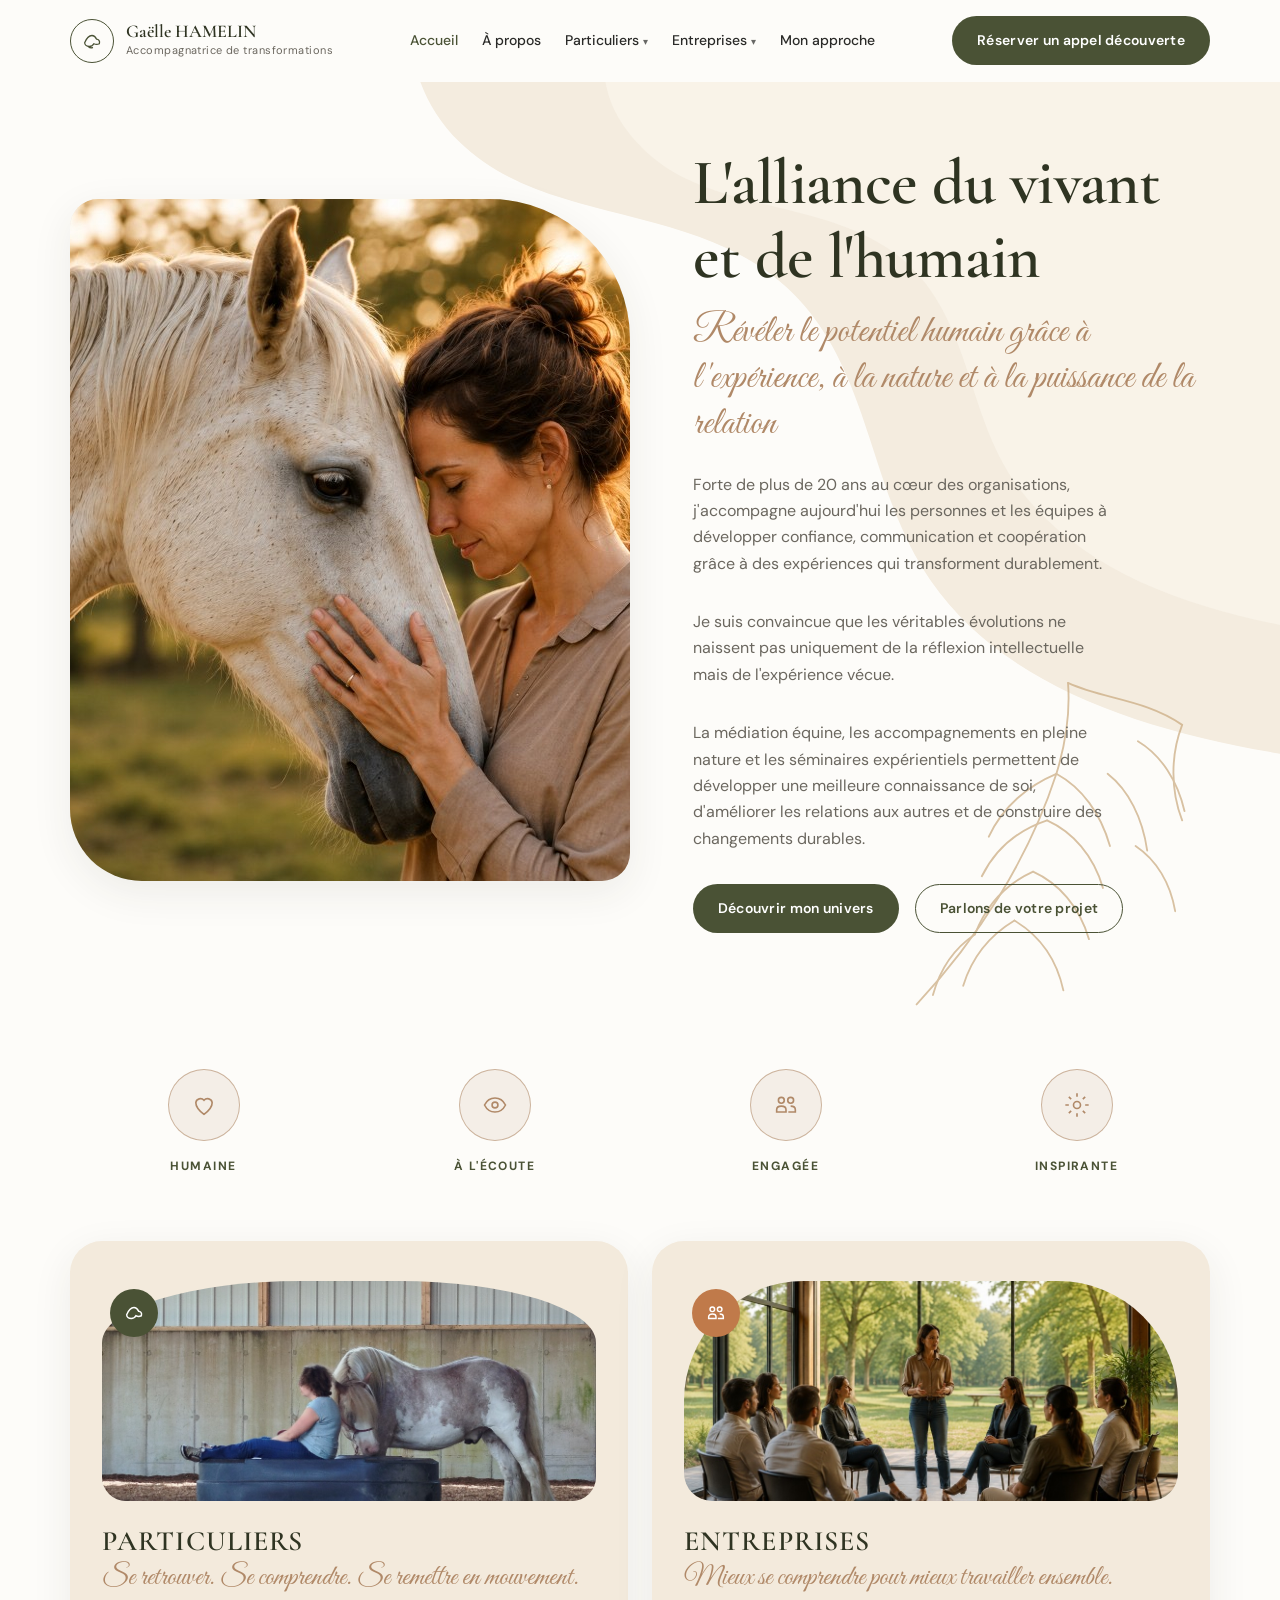
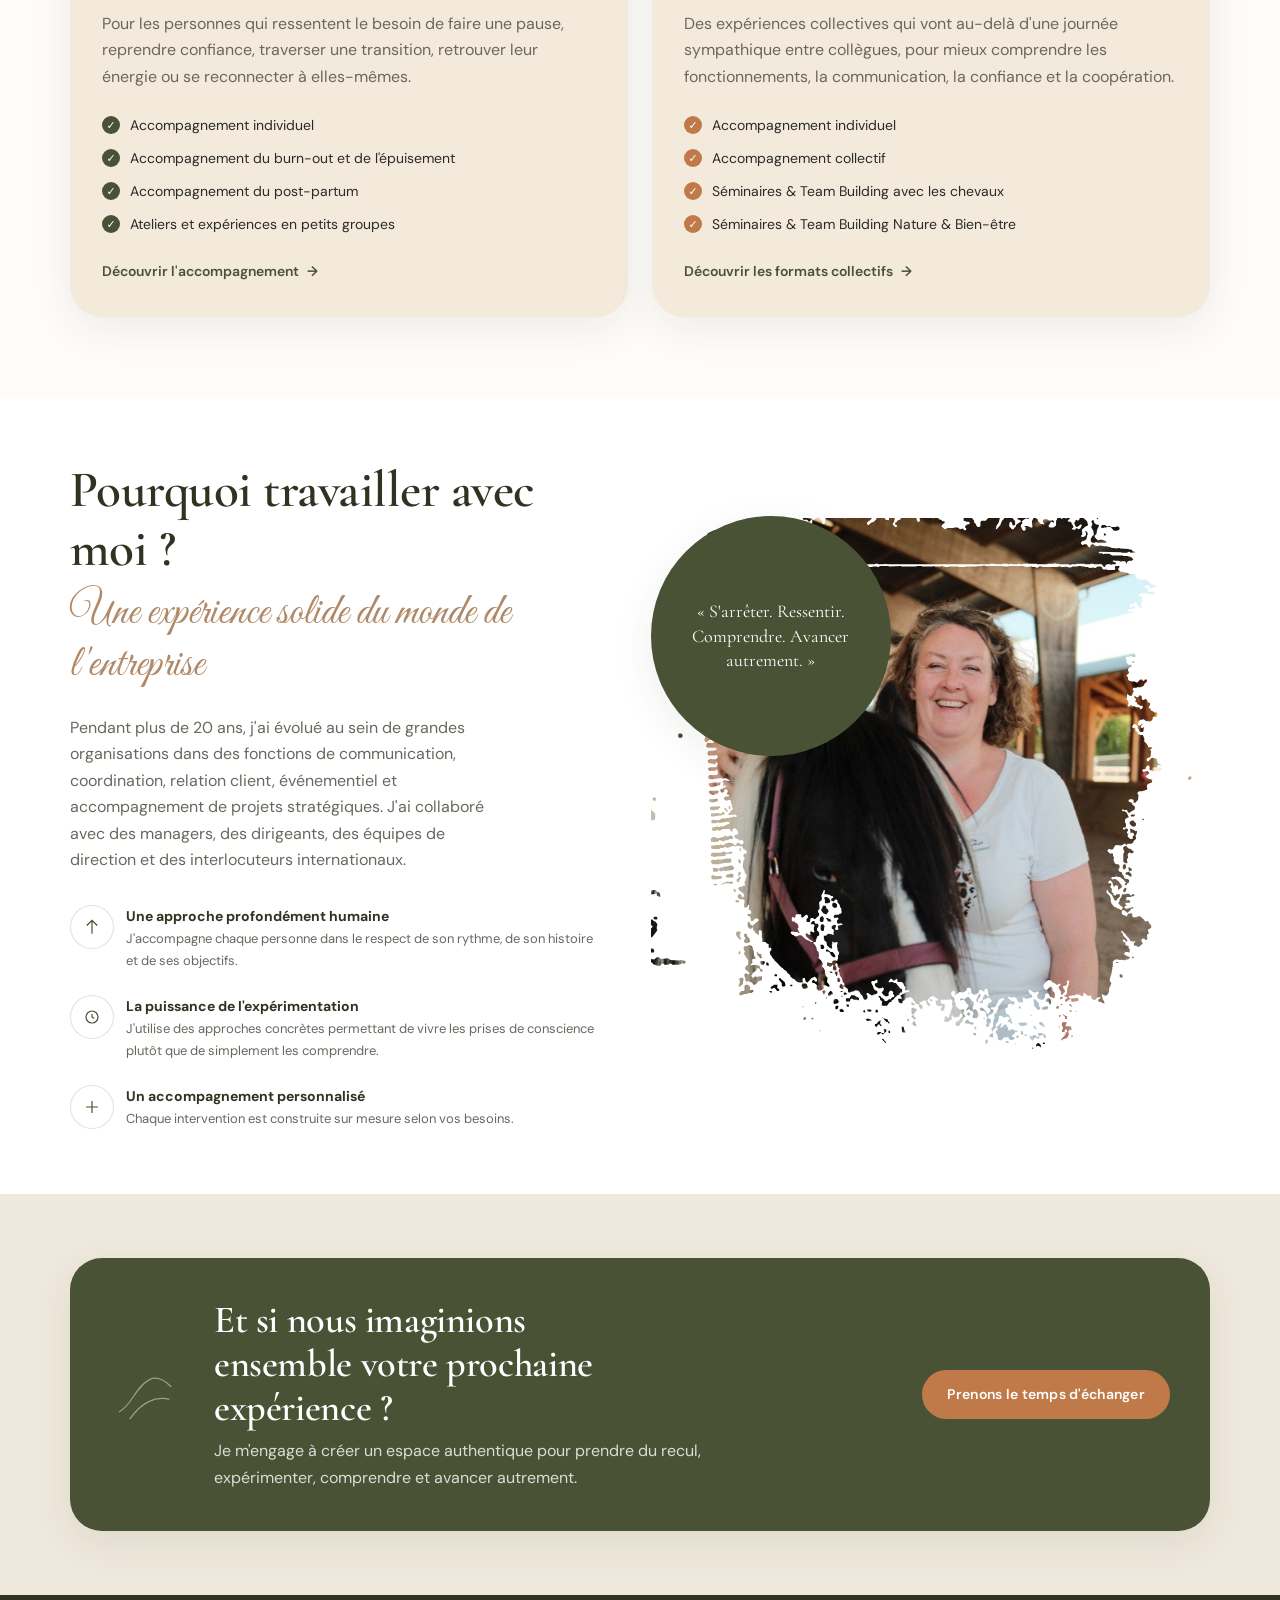
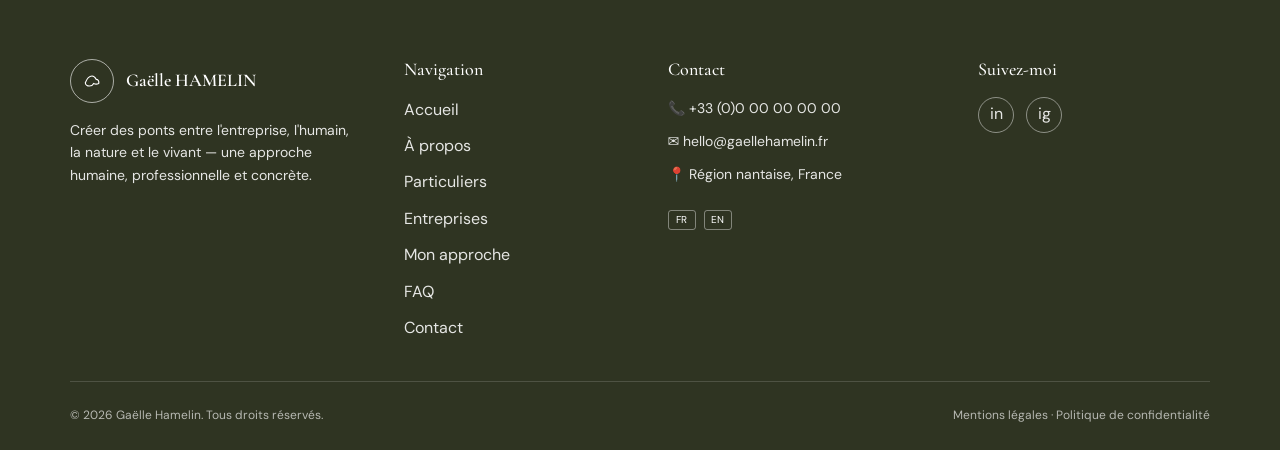
==== commit 463d169e: "Updates: Major v1 push" ====
--- a/index.html
+++ b/index.html
@@ -3,10 +3,12 @@
 <head>
   <meta charset="UTF-8">
   <meta name="viewport" content="width=device-width, initial-scale=1">
-  <title>Gaëlle HAMELIN — Accompagnatrice de transformations</title>
+  <meta name="robots" content="noindex, nofollow, noarchive, nosnippet">
+  <meta name="googlebot" content="noindex, nofollow, noarchive, nosnippet">
+  <title>Médiation équine, leadership et séminaires nature | Gaëlle Hamelin</title>
   <meta
     name="description"
-    content="Médiation équine et accompagnement pour particuliers et entreprises. Créer des espaces pour s'arrêter, se reconnecter et avancer autrement."
+    content="Développez la confiance, la communication et la coopération grâce à la médiation équine, aux accompagnements individuels et aux séminaires en pleine nature. Pour particuliers et entreprises."
   >
 
   <!-- Brand / layout tokens live in css/styles.css (8px grid). Bootstrap for columns only. -->
@@ -46,15 +48,14 @@
         <nav aria-label="Navigation principale">
           <ul class="nav-links">
             <li><a class="is-active" href="#top">Accueil</a></li>
-            <li><a class="has-caret" href="#particuliers">Particuliers</a></li>
-            <li><a class="has-caret" href="#entreprises">Entreprises</a></li>
+            <li><a href="apropos.html">À propos</a></li>
+            <li><a class="has-caret" href="particuliers.html">Particuliers</a></li>
+            <li><a class="has-caret" href="entreprises.html">Entreprises</a></li>
             <li><a href="#approche">Mon approche</a></li>
-            <li><a href="#apropos">À propos</a></li>
-            <li><a href="#contact">Contact</a></li>
           </ul>
         </nav>
 
-        <a class="btn-gh btn-gh--solid nav-cta" href="#contact">Prendre rendez-vous</a>
+        <a class="btn-gh btn-gh--solid nav-cta" href="contact.html">Réserver un appel découverte</a>
 
         <button class="nav-toggle" type="button" aria-label="Ouvrir le menu" aria-expanded="false" id="navToggle">
           <span></span><span></span><span></span>
@@ -80,14 +81,19 @@
 
           <div class="hero-copy">
             <h1 id="hero-title">L'alliance du vivant et de l'humain</h1>
-            <span class="h-script">Pour créer des transformations authentiques et durables.</span>
+            <span class="h-script">Révéler le potentiel humain grâce à l'expérience, à la nature et à la puissance de la relation</span>
             <p>
-              Créer des espaces pour s'arrêter, se reconnecter et avancer autrement —
-              entre 25 ans d'entreprise, la relation humaine, la nature et, lorsque cela a du sens, le cheval.
+              Forte de plus de 20 ans au cœur des organisations, j'accompagne aujourd'hui les personnes et les équipes à développer confiance, communication et coopération grâce à des expériences qui transforment durablement.
+            </p>
+            <p>
+              Je suis convaincue que les véritables évolutions ne naissent pas uniquement de la réflexion intellectuelle mais de l'expérience vécue.
+            </p>
+            <p>
+              La médiation équine, les accompagnements en pleine nature et les séminaires expérientiels permettent de développer une meilleure connaissance de soi, d'améliorer les relations aux autres et de construire des changements durables.
             </p>
             <div class="hero-actions">
               <a class="btn-gh btn-gh--solid" href="#univers">Découvrir mon univers</a>
-              <a class="btn-gh btn-gh--outline" href="#contact">Parlons de votre projet</a>
+              <a class="btn-gh btn-gh--outline" href="contact.html">Parlons de votre projet</a>
             </div>
           </div>
         </div>
@@ -131,7 +137,7 @@
       <div class="container-gh">
         <h2 id="services-title" class="visually-hidden">Accompagnements</h2>
         <div class="row g-4">
-          <div class="col-12 col-lg-6" id="particuliers">
+          <div class="col-12 col-sm-6" id="particuliers">
             <article class="service-card">
               <div class="service-badge service-badge--olive" aria-hidden="true">
                 <svg width="22" height="22" viewBox="0 0 24 24" fill="none" stroke="currentColor" stroke-width="1.6"><path d="M4 14c2-5 5-8 8-8s4 2 5 4c2 0 4 2 3 5-2 1-4 1-6 0-1 2-3 3-5 3-3 0-5-2-5-4z"/></svg>
@@ -139,9 +145,9 @@
               <img
                 class="service-photo service-photo--wave"
                 src="assets/service-particuliers.jpg"
-                alt="Au coucher du soleil, face à face avec un cheval sur une colline — connexion personnelle et apaisée"
-                width="496"
-                height="496"
+                alt="Femme assise, un cheval pie posant sa tête sur son épaule dans un manège"
+                width="1024"
+                height="768"
               >
               <h2>Particuliers</h2>
               <span class="h-script">Se retrouver. Se comprendre. Se remettre en mouvement.</span>
@@ -150,16 +156,16 @@
                 traverser une transition, retrouver leur énergie ou se reconnecter à elles-mêmes.
               </p>
               <ul class="checklist">
-                <li><span class="tick" aria-hidden="true">✓</span> Faire une pause et prendre du recul</li>
-                <li><span class="tick" aria-hidden="true">✓</span> Reprendre confiance et clarifier ses besoins</li>
-                <li><span class="tick" aria-hidden="true">✓</span> Traverser une transition personnelle ou professionnelle</li>
-                <li><span class="tick" aria-hidden="true">✓</span> Post-partum et grandes transitions de vie</li>
+                <li><span class="tick" aria-hidden="true">✓</span> Accompagnement individuel</li>
+                <li><span class="tick" aria-hidden="true">✓</span> Accompagnement du burn-out et de l'épuisement</li>
+                <li><span class="tick" aria-hidden="true">✓</span> Accompagnement du post-partum</li>
+                <li><span class="tick" aria-hidden="true">✓</span> Ateliers et expériences en petits groupes</li>
               </ul>
-              <a class="link-arrow" href="#contact">Découvrir l'accompagnement <span aria-hidden="true">→</span></a>
+              <a class="link-arrow" href="particuliers.html">Découvrir l'accompagnement <span aria-hidden="true">→</span></a>
             </article>
           </div>
 
-          <div class="col-12 col-lg-6" id="entreprises">
+          <div class="col-12 col-sm-6" id="entreprises">
             <article class="service-card">
               <div class="service-badge service-badge--terra" aria-hidden="true">
                 <svg width="22" height="22" viewBox="0 0 24 24" fill="none" stroke="currentColor" stroke-width="1.6"><path d="M8 13c-2 0-4 1-4 3v2h8v-2c0-2-2-3-4-3z"/><circle cx="8" cy="8" r="2.5"/><path d="M16 13c2 0 4 1 4 3v2h-6"/><circle cx="16" cy="8" r="2.5"/></svg>
@@ -167,7 +173,7 @@
               <img
                 class="service-photo service-photo--pill"
                 src="assets/service-entreprises.jpg"
-                alt="Atelier en entreprise : une animatrice guide un cercle de collaborateurs dans un espace lumineux ouvert sur la nature"
+                alt="Atelier en entreprise : animatrice debout face à un groupe assis, grandes baies vitrées sur un parc"
                 width="1024"
                 height="682"
               >
@@ -178,12 +184,12 @@
                 pour mieux comprendre les fonctionnements, la communication, la confiance et la coopération.
               </p>
               <ul class="checklist checklist--terra">
-                <li><span class="tick" aria-hidden="true">✓</span> Sortir du cadre sans quitter le réel</li>
-                <li><span class="tick" aria-hidden="true">✓</span> Clarifier communication et non-dits</li>
-                <li><span class="tick" aria-hidden="true">✓</span> Renforcer confiance et coopération</li>
-                <li><span class="tick" aria-hidden="true">✓</span> Transformer les prises de conscience en actions</li>
+                <li><span class="tick" aria-hidden="true">✓</span> Accompagnement individuel</li>
+                <li><span class="tick" aria-hidden="true">✓</span> Accompagnement collectif</li>
+                <li><span class="tick" aria-hidden="true">✓</span> Séminaires &amp; Team Building avec les chevaux</li>
+                <li><span class="tick" aria-hidden="true">✓</span> Séminaires &amp; Team Building Nature &amp; Bien-être</li>
               </ul>
-              <a class="link-arrow" href="#contact">Découvrir les formats collectifs <span aria-hidden="true">→</span></a>
+              <a class="link-arrow" href="entreprises.html">Découvrir les formats collectifs <span aria-hidden="true">→</span></a>
             </article>
           </div>
         </div>
@@ -195,11 +201,10 @@
       <div class="container-gh">
         <div class="philosophy-grid">
           <div>
-            <h2 id="approche-title">Certaines choses ne s'apprennent pas.</h2>
-            <span class="h-script">Elles se vivent.</span>
+            <h2 id="approche-title">Pourquoi travailler avec moi&nbsp;?</h2>
+            <span class="h-script">Une expérience solide du monde de l'entreprise</span>
             <p>
-              Pas de blabla : de l'expérience. Sortir du cadre, vivre une situation,
-              mettre des mots, puis transformer en concret — ancré dans la vraie vie.
+              Pendant plus de 20 ans, j'ai évolué au sein de grandes organisations dans des fonctions de communication, coordination, relation client, événementiel et accompagnement de projets stratégiques. J'ai collaboré avec des managers, des dirigeants, des équipes de direction et des interlocuteurs internationaux.
             </p>
 
             <div class="pillar-grid" role="list">
@@ -208,8 +213,8 @@
                   <svg width="18" height="18" viewBox="0 0 24 24" fill="none" stroke="currentColor" stroke-width="1.6"><path d="M12 3v18M5 10l7-7 7 7"/></svg>
                 </div>
                 <div>
-                  <strong>Ressentir</strong>
-                  <span>Écouter ce qui se passe en soi</span>
+                  <strong>Une approche profondément humaine</strong>
+                  <span>J'accompagne chaque personne dans le respect de son rythme, de son histoire et de ses objectifs.</span>
                 </div>
               </div>
               <div class="pillar" role="listitem">
@@ -217,8 +222,8 @@
                   <svg width="18" height="18" viewBox="0 0 24 24" fill="none" stroke="currentColor" stroke-width="1.6"><circle cx="12" cy="12" r="8"/><path d="M12 8v4l3 2"/></svg>
                 </div>
                 <div>
-                  <strong>Expérimenter</strong>
-                  <span>Vivre plutôt que seulement parler</span>
+                  <strong>La puissance de l'expérimentation</strong>
+                  <span>J'utilise des approches concrètes permettant de vivre les prises de conscience plutôt que de simplement les comprendre.</span>
                 </div>
               </div>
               <div class="pillar" role="listitem">
@@ -226,17 +231,8 @@
                   <svg width="18" height="18" viewBox="0 0 24 24" fill="none" stroke="currentColor" stroke-width="1.6"><path d="M4 12h16M12 4v16"/></svg>
                 </div>
                 <div>
-                  <strong>Prendre conscience</strong>
-                  <span>Comprendre pour choisir juste</span>
-                </div>
-              </div>
-              <div class="pillar" role="listitem">
-                <div class="pillar-icon" aria-hidden="true">
-                  <svg width="18" height="18" viewBox="0 0 24 24" fill="none" stroke="currentColor" stroke-width="1.6"><path d="M8 12h8M7 16h10M9 8h6"/></svg>
-                </div>
-                <div>
-                  <strong>Créer du lien</strong>
-                  <span>Avec soi, les autres, le vivant</span>
+                  <strong>Un accompagnement personnalisé</strong>
+                  <span>Chaque intervention est construite sur mesure selon vos besoins.</span>
                 </div>
               </div>
             </div>
@@ -246,117 +242,22 @@
             <div class="quote-bubble">
               <p>« S'arrêter. Ressentir. Comprendre. Avancer autrement. »</p>
             </div>
-            <img
-              class="philosophy-photo"
-              src="assets/philosophy-horse.jpg"
-              alt="Cheval blanc dans un pré au soleil couchant"
-              width="1024"
-              height="768"
-            >
-          </div>
-        </div>
-      </div>
-    </section>
-
-    <!-- ========== ABOUT TEASER (from docx) ========== -->
-    <section class="testimonials" id="apropos" aria-labelledby="apropos-title" style="background: var(--color-bg);">
-      <div class="container-gh">
-        <div class="row align-items-center g-5">
-          <div class="col-12 col-lg-6">
-            <h2 id="apropos-title" class="h-serif" style="font-size: clamp(32px, 3.5vw, 44px); margin: 0 0 16px;">
-              Du 42ᵉ étage à la terre
-            </h2>
-            <span class="h-script" style="font-size: 32px; display: block; margin-bottom: 16px;">
-              Sans jamais renier le chemin parcouru.
-            </span>
-            <p class="lead-muted" style="max-width: 48ch;">
-              Après 25 ans dans des environnements internationaux — communication, communication financière,
-              publicité — j'ai quitté Paris pour la région nantaise. Le bitume pour la campagne.
-              Et les chevaux, présents dans mon enfance, sont revenus au centre.
-            </p>
-            <p class="lead-muted" style="max-width: 48ch; margin-top: 16px;">
-              Aujourd'hui, je réunis l'entreprise, l'humain, la relation d'aide, les chevaux et la nature
-              pour créer un pont entre ces mondes — les pieds sur terre, l'humain au centre.
-            </p>
-          </div>
-          <div class="col-12 col-lg-6">
-            <img
-              class="about-photo"
-              src="assets/about-horse.jpg"
-              alt="Cheval pie au crépuscule, sur une crête face au paysage"
-              width="768"
-              height="1024"
-            >
-            <div class="row g-3 mt-1">
-              <div class="col-6">
-                <article class="testimonial-card">
-                  <blockquote style="font-size: 18px;">« Ralentir n'est pas renoncer. »</blockquote>
-                  <cite>Conviction fondatrice</cite>
-                </article>
-              </div>
-              <div class="col-6">
-                <article class="testimonial-card">
-                  <blockquote style="font-size: 18px;">« Le cheval n'est pas un outil marketing. »</blockquote>
-                  <cite>Partenaire de médiation</cite>
-                </article>
-              </div>
-              <div class="col-12">
-                <article class="testimonial-card">
-                  <blockquote style="font-size: 18px;">
-                    « Performance et humain ne sont pas opposés. Ambition et équilibre ne sont pas incompatibles. »
-                  </blockquote>
-                  <cite>Promesse de posture</cite>
-                </article>
-              </div>
-            </div>
-          </div>
-        </div>
-      </div>
-    </section>
-
-    <!-- ========== TESTIMONIALS ========== -->
-    <section class="testimonials" aria-labelledby="temoignages-title">
-      <div class="container-gh">
-        <div class="section-heading">
-          <h2 id="temoignages-title">Ils ont vécu l'expérience</h2>
-          <div class="flourish" aria-hidden="true"></div>
-        </div>
-
-        <div class="row g-4">
-          <div class="col-12 col-md-4">
-            <article class="testimonial-card">
-              <blockquote>
-                « Un espace rare pour ralentir et regarder vraiment comment nous fonctionnons ensemble. »
-              </blockquote>
-              <cite>— Équipe Marketing</cite>
-            </article>
-          </div>
-          <div class="col-12 col-md-4">
-            <article class="testimonial-card">
-              <blockquote>
-                « Pas de jargon : de l'expérience, des mots justes, et des suites concrètes. »
-              </blockquote>
-              <cite>— Manager, industrie</cite>
-            </article>
-          </div>
-          <div class="col-12 col-md-4">
-            <article class="testimonial-card">
-              <blockquote>
-                « J'ai pu me reconnecter à ce dont j'avais besoin, sans pression ni formules toutes faites. »
-              </blockquote>
-              <cite>— Accompagnement individuel</cite>
-            </article>
-          </div>
-        </div>
-
-        <div class="carousel-dots" aria-hidden="true">
-          <span class="is-active"></span><span></span><span></span>
+            <div class="philosophy-photo-wrap">
+              <img
+                class="philosophy-photo"
+                src="assets/philosophy-portrait.jpg"
+                alt="Gaëlle Hamelin souriante aux côtés d'un cheval pie dans un manège"
+                width="682"
+                height="1024"
+              >
+            </div>
+          </div>
         </div>
       </div>
     </section>
 
     <!-- ========== FINAL CTA ========== -->
-    <section class="cta-band-wrap" id="contact" aria-labelledby="cta-title">
+    <section class="testimonials" id="contact" aria-labelledby="cta-title">
       <div class="container-gh">
         <div class="cta-band">
           <svg class="cta-deco" viewBox="0 0 80 80" aria-hidden="true">
@@ -367,7 +268,7 @@
             <h2 id="cta-title">Et si nous imaginions ensemble votre prochaine expérience ?</h2>
             <p>Je m'engage à créer un espace authentique pour prendre du recul, expérimenter, comprendre et avancer autrement.</p>
           </div>
-          <a class="btn-gh btn-gh--terracotta" href="mailto:hello@gaellehamelin.fr">Prenons le temps d'échanger</a>
+          <a class="btn-gh btn-gh--terracotta" href="contact.html">Prenons le temps d'échanger</a>
         </div>
       </div>
     </section>
@@ -391,11 +292,12 @@
           <h3 class="footer-title">Navigation</h3>
           <ul class="footer-links">
             <li><a href="#top">Accueil</a></li>
-            <li><a href="#particuliers">Particuliers</a></li>
-            <li><a href="#entreprises">Entreprises</a></li>
+            <li><a href="apropos.html">À propos</a></li>
+            <li><a href="particuliers.html">Particuliers</a></li>
+            <li><a href="entreprises.html">Entreprises</a></li>
             <li><a href="#approche">Mon approche</a></li>
-            <li><a href="#apropos">À propos</a></li>
-            <li><a href="#contact">Contact</a></li>
+            <li><a href="faq.html">FAQ</a></li>
+            <li><a href="contact.html">Contact</a></li>
           </ul>
         </div>
 
@@ -415,7 +317,7 @@
         <div>
           <h3 class="footer-title">Suivez-moi</h3>
           <div class="social-row">
-            <a href="#" aria-label="LinkedIn">in</a>
+            <a href="https://www.linkedin.com/in/ga%C3%ABlle-hamelin/" target="_blank" rel="noopener noreferrer" aria-label="LinkedIn">in</a>
             <a href="#" aria-label="Instagram">ig</a>
           </div>
         </div>
@@ -424,7 +326,7 @@
       <div class="footer-bottom">
         <span>© <span id="year"></span> Gaëlle Hamelin. Tous droits réservés.</span>
         <span>
-          <a href="#">Mentions légales</a>
+          <a href="mentions-legales.html">Mentions légales</a>
           ·
           <a href="#">Politique de confidentialité</a>
         </span>
--- a/css/styles.css
+++ b/css/styles.css
@@ -330,7 +330,8 @@
 .hero-copy h1 {
   font-size: clamp(40px, 5vw, 64px);
   margin: 0 0 var(--space-2);
-  max-width: 12ch;
+  width: 100%;
+  max-width: none;
 }
 
 .hero-copy .h-script {
@@ -447,12 +448,12 @@
 .service-photo--wave {
   clip-path: ellipse(100% 88% at 50% 45%);
   border-radius: 40% 40% 24px 24px / 28% 28% 24px 24px;
-  object-position: center 48%;
+  object-position: center 42%;
 }
 
 .service-photo--pill {
   border-radius: 120px 120px 28px 28px;
-  object-position: center 42%;
+  object-position: center 40%;
 }
 
 .service-card h2 {
@@ -509,6 +510,7 @@
 /* ---------- Philosophy ---------- */
 .philosophy {
   padding: var(--space-7) 0;
+  background: #fff;
 }
 
 .philosophy-grid {
@@ -521,7 +523,8 @@
 .philosophy h2 {
   font-size: clamp(36px, 4vw, 52px);
   margin: 0 0 var(--space-1);
-  max-width: 14ch;
+  width: 100%;
+  max-width: none;
 }
 
 .philosophy .h-script {
@@ -538,7 +541,7 @@
 
 .pillar-grid {
   display: grid;
-  grid-template-columns: 1fr 1fr;
+  grid-template-columns: 1fr;
   gap: var(--space-3);
 }
 
@@ -577,20 +580,43 @@
   min-height: 420px;
 }
 
-.philosophy-photo {
-  width: min(100%, 460px);
+.philosophy-photo-wrap {
+  position: relative;
+  z-index: 0;
+  width: 100%;
   aspect-ratio: 1;
   margin-left: auto;
-  border-radius: 50%;
+  overflow: hidden;
+  /* Full frame in view — ornate left/top/right/bottom edges must fit inside the box */
+  -webkit-mask-image: url("../assets/philosophy-frame-mask.svg");
+  mask-image: url("../assets/philosophy-frame-mask.svg");
+  -webkit-mask-size: 100% 100%;
+  mask-size: 100% 100%;
+  -webkit-mask-repeat: no-repeat;
+  mask-repeat: no-repeat;
+  -webkit-mask-position: center;
+  mask-position: center;
+  -webkit-mask-mode: luminance;
+  mask-mode: luminance;
+  filter: drop-shadow(0 18px 40px rgba(40, 36, 28, 0.22));
+}
+
+.philosophy-photo {
+  display: block;
+  width: 100%;
+  height: 100%;
+  max-width: none;
   object-fit: cover;
-  object-position: 28% 48%;
-  box-shadow: var(--shadow-soft);
+  object-position: center 28%;
+  border-radius: 0;
+  transform: none;
 }
 
 .quote-bubble {
   position: absolute;
+  z-index: 2;
   left: 0;
-  top: 12%;
+  top: 0;
   width: min(240px, 55%);
   aspect-ratio: 1;
   border-radius: 50%;
@@ -622,7 +648,7 @@
   width: 100%;
   height: 280px;
   object-fit: cover;
-  object-position: center 40%;
+  object-position: center 20%;
   border-radius: 28px 88px 28px 48px;
   box-shadow: var(--shadow-soft);
   display: block;
@@ -741,6 +767,336 @@
   width: 72px;
   opacity: 0.55;
   color: color-mix(in srgb, white, transparent 20%);
+}
+
+.cta-actions {
+  display: flex;
+  flex-direction: column;
+  gap: 12px;
+  align-items: stretch;
+}
+
+.cta-outline-on-dark {
+  border-color: color-mix(in srgb, white, transparent 35%);
+  color: #fff;
+}
+
+.cta-outline-on-dark:hover {
+  background: color-mix(in srgb, white, transparent 88%);
+  color: #fff;
+}
+
+/* ---------- Inner pages (Particuliers, etc.) ---------- */
+.page-hero {
+  padding: calc(var(--space-7) + 16px) 0 var(--space-6);
+  background: var(--color-bg);
+}
+
+.page-hero-grid {
+  display: grid;
+  grid-template-columns: minmax(0, 1.1fr) minmax(0, 0.9fr);
+  gap: var(--space-5);
+  align-items: center;
+}
+
+.page-hero h1 {
+  font-size: clamp(32px, 4vw, 48px);
+  margin: 0 0 var(--space-3);
+  width: 100%;
+  max-width: none;
+}
+
+.page-hero p {
+  color: var(--color-muted);
+  margin: 0 0 var(--space-3);
+  max-width: 48ch;
+}
+
+.page-hero-photo {
+  width: 100%;
+  height: min(420px, 55vw);
+  object-fit: cover;
+  display: block;
+  box-shadow: var(--shadow-soft);
+}
+
+.content-band {
+  padding: var(--space-6) 0;
+  background: var(--color-bg);
+}
+
+.content-band--soft {
+  background: var(--color-bg-soft);
+}
+
+.content-narrow {
+  max-width: 720px;
+}
+
+.content-band h2 {
+  font-size: clamp(28px, 3vw, 36px);
+  margin: 0 0 var(--space-2);
+}
+
+.content-band .h-script {
+  display: block;
+  font-size: clamp(26px, 2.8vw, 34px);
+  margin-bottom: var(--space-3);
+  color: var(--color-tan);
+}
+
+.content-band p {
+  color: var(--color-muted);
+  margin: 0 0 var(--space-3);
+}
+
+.content-band .checklist {
+  margin-block-end: var(--space-2);
+}
+
+.content-note {
+  font-weight: 600;
+  color: var(--color-ink) !important;
+}
+
+/* ---------- FAQ ---------- */
+.faq-list {
+  display: flex;
+  flex-direction: column;
+  gap: var(--space-2);
+}
+
+.faq-item {
+  background: var(--color-surface);
+  border: 1px solid var(--color-line);
+  border-radius: var(--radius-md, 12px);
+  padding: var(--space-3) var(--space-4);
+}
+
+.faq-item summary {
+  cursor: pointer;
+  font-family: var(--font-serif);
+  font-size: clamp(20px, 2vw, 24px);
+  font-weight: 600;
+  color: var(--color-ink);
+  list-style: none;
+}
+
+.faq-item summary::-webkit-details-marker {
+  display: none;
+}
+
+.faq-item summary::after {
+  content: "+";
+  float: right;
+  font-family: var(--font-sans);
+  font-weight: 500;
+  color: var(--color-olive);
+}
+
+.faq-item[open] summary::after {
+  content: "–";
+}
+
+.faq-item p {
+  margin: var(--space-2) 0 0;
+  color: var(--color-muted);
+}
+
+/* ---------- Contact / calendar ---------- */
+.calendar-layout {
+  display: grid;
+  grid-template-columns: minmax(0, 0.9fr) minmax(0, 1.1fr);
+  gap: var(--space-5);
+  align-items: start;
+}
+
+.calendar-layout h2 {
+  font-size: clamp(28px, 3vw, 36px);
+  margin: 0 0 var(--space-2);
+}
+
+.calendar-layout > div > p {
+  color: var(--color-muted);
+  margin: 0;
+  max-width: 40ch;
+}
+
+.calendar-placeholder {
+  background: var(--color-surface);
+  border: 1px solid var(--color-line);
+  border-radius: var(--radius-md);
+  padding: var(--space-4);
+  box-shadow: var(--shadow-soft);
+}
+
+.calendar-placeholder__chrome {
+  pointer-events: none;
+  user-select: none;
+}
+
+.calendar-placeholder__nav {
+  display: flex;
+  align-items: center;
+  justify-content: space-between;
+  margin-bottom: var(--space-3);
+  font-family: var(--font-serif);
+  font-size: 22px;
+  color: var(--color-ink);
+}
+
+.calendar-placeholder__nav button {
+  width: 36px;
+  height: 36px;
+  border-radius: 50%;
+  border: 1px solid var(--color-line);
+  background: transparent;
+  color: var(--color-muted);
+  font-size: 20px;
+  line-height: 1;
+}
+
+.calendar-placeholder__weekdays,
+.calendar-placeholder__grid {
+  display: grid;
+  grid-template-columns: repeat(7, 1fr);
+  gap: 6px;
+  text-align: center;
+}
+
+.calendar-placeholder__weekdays {
+  margin-bottom: var(--space-1);
+  font-size: 12px;
+  font-weight: 600;
+  letter-spacing: 0.04em;
+  text-transform: uppercase;
+  color: var(--color-muted);
+}
+
+.calendar-placeholder__grid span {
+  aspect-ratio: 1;
+  display: grid;
+  place-items: center;
+  border-radius: 50%;
+  font-size: 14px;
+  color: var(--color-ink);
+}
+
+.calendar-placeholder__grid .is-muted {
+  color: color-mix(in srgb, var(--color-muted), transparent 40%);
+}
+
+.calendar-placeholder__grid .is-available {
+  background: color-mix(in srgb, var(--color-olive), transparent 88%);
+  color: var(--color-olive);
+  font-weight: 600;
+}
+
+.calendar-placeholder__note {
+  margin: var(--space-3) 0 0;
+  text-align: center;
+  font-size: 13px;
+  color: var(--color-muted);
+}
+
+.contact-info-grid {
+  display: grid;
+  grid-template-columns: minmax(0, 0.9fr) minmax(0, 1.1fr);
+  gap: var(--space-5);
+  align-items: start;
+}
+
+.contact-info-grid h2 {
+  font-size: clamp(28px, 3vw, 36px);
+  margin: 0 0 var(--space-2);
+}
+
+.contact-info-grid > div > p {
+  color: var(--color-muted);
+  margin: 0;
+  max-width: 40ch;
+}
+
+.contact-info-cards {
+  list-style: none;
+  margin: 0;
+  padding: 0;
+  display: grid;
+  grid-template-columns: repeat(2, minmax(0, 1fr));
+  gap: var(--space-3);
+}
+
+.contact-info-cards li {
+  background: var(--color-cream);
+  border-radius: var(--radius-sm);
+  padding: var(--space-3);
+  display: flex;
+  flex-direction: column;
+  gap: 8px;
+}
+
+.contact-info-cards strong {
+  font-family: var(--font-sans);
+  font-size: 12px;
+  font-weight: 600;
+  letter-spacing: 0.08em;
+  text-transform: uppercase;
+  color: var(--color-olive);
+}
+
+.contact-info-cards a,
+.contact-info-cards span {
+  color: var(--color-ink);
+  text-decoration: none;
+  font-size: 16px;
+  line-height: 1.45;
+}
+
+.contact-info-cards a:hover {
+  color: var(--color-terracotta);
+}
+
+/* ---------- Legal ---------- */
+.legal-list {
+  margin: 0;
+  display: flex;
+  flex-direction: column;
+  gap: var(--space-3);
+}
+
+.legal-list > div {
+  display: grid;
+  grid-template-columns: minmax(140px, 0.35fr) minmax(0, 1fr);
+  gap: var(--space-2);
+  padding-bottom: var(--space-3);
+  border-bottom: 1px solid var(--color-line);
+}
+
+.legal-list > div:last-child {
+  border-bottom: 0;
+  padding-bottom: 0;
+}
+
+.legal-list dt {
+  font-size: 12px;
+  font-weight: 600;
+  letter-spacing: 0.08em;
+  text-transform: uppercase;
+  color: var(--color-olive);
+}
+
+.legal-list dd {
+  margin: 0;
+  color: var(--color-ink);
+}
+
+.legal-list a {
+  color: inherit;
+  text-decoration: none;
+}
+
+.legal-list a:hover {
+  color: var(--color-terracotta);
 }
 
 /* ---------- Footer ---------- */
@@ -889,7 +1245,10 @@
   .hero-grid,
   .philosophy-grid,
   .footer-grid,
-  .cta-band {
+  .cta-band,
+  .page-hero-grid,
+  .calendar-layout,
+  .contact-info-grid {
     grid-template-columns: 1fr;
   }
 
@@ -898,7 +1257,7 @@
     gap: var(--space-4);
   }
 
-  .philosophy-photo {
+  .philosophy-photo-wrap {
     margin: 0 auto;
   }
 
@@ -927,6 +1286,10 @@
     align-items: stretch;
   }
 
+  .contact-info-cards {
+    grid-template-columns: 1fr;
+  }
+
   .btn-gh {
     width: 100%;
   }
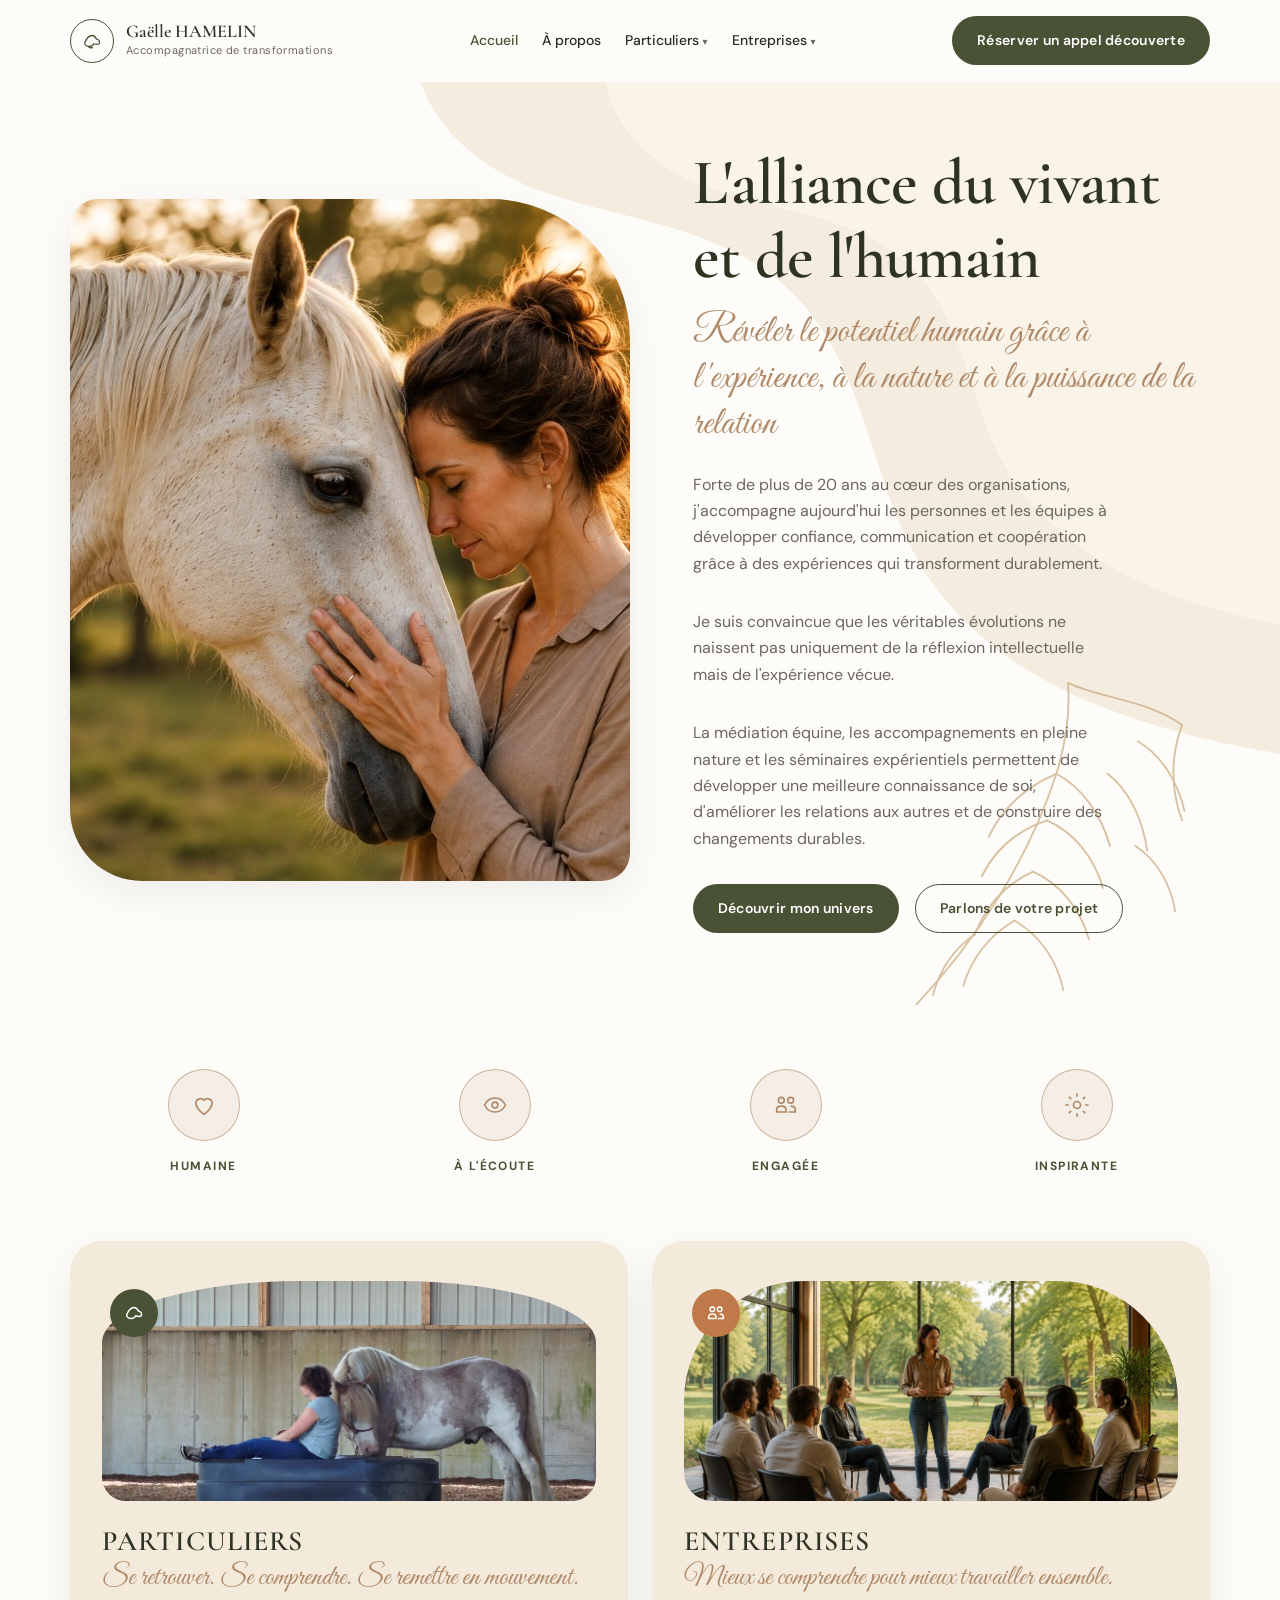
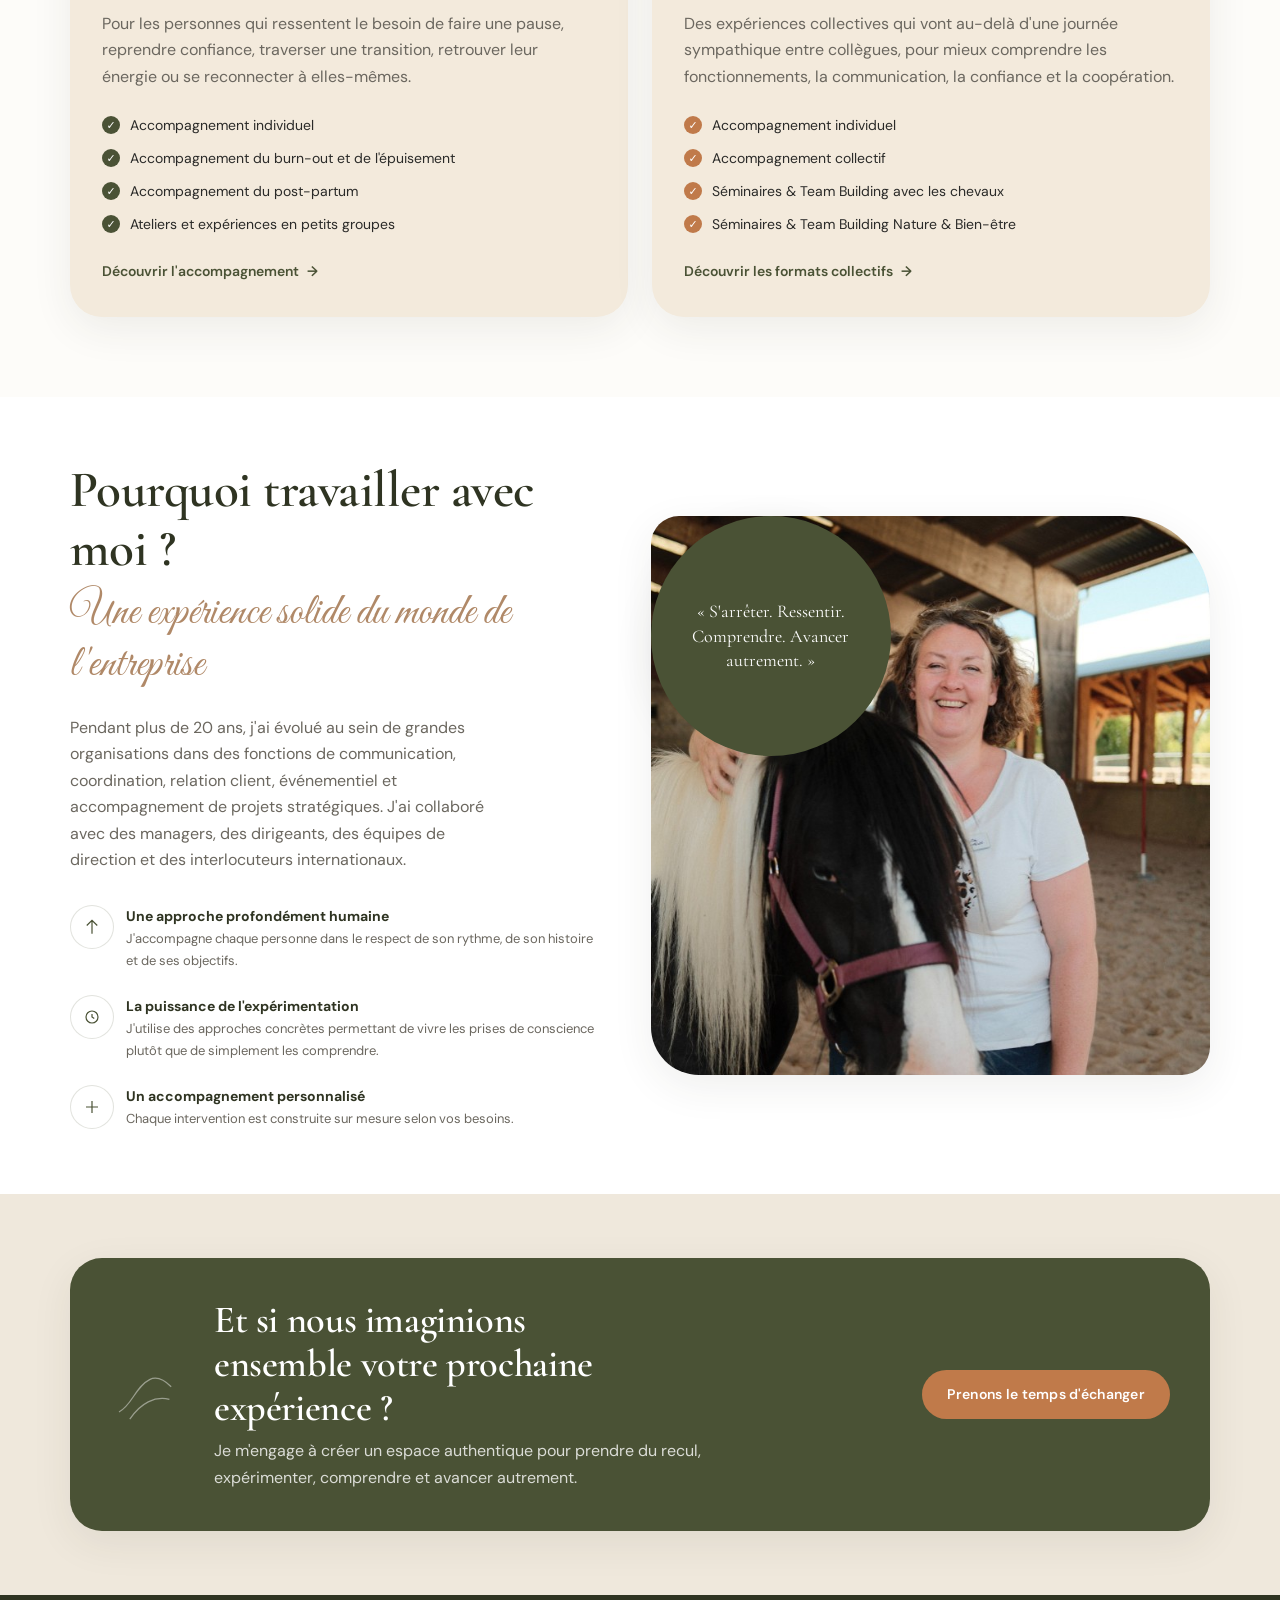
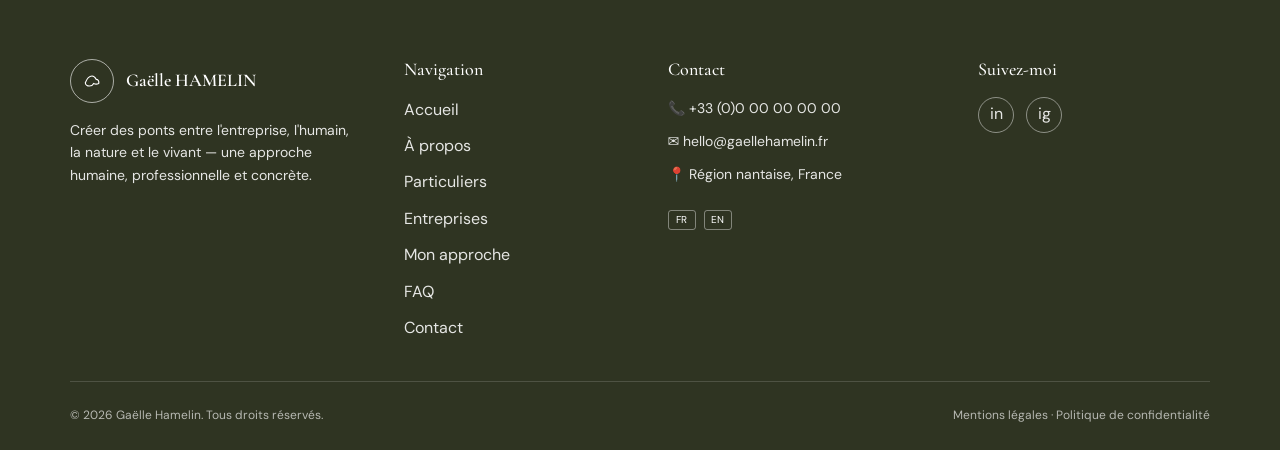
==== commit b2291244: "Updates: Non-index" ====
--- a/index.html
+++ b/index.html
@@ -51,7 +51,6 @@
             <li><a href="apropos.html">À propos</a></li>
             <li><a class="has-caret" href="particuliers.html">Particuliers</a></li>
             <li><a class="has-caret" href="entreprises.html">Entreprises</a></li>
-            <li><a href="#approche">Mon approche</a></li>
           </ul>
         </nav>
 
--- a/css/styles.css
+++ b/css/styles.css
@@ -587,18 +587,8 @@
   aspect-ratio: 1;
   margin-left: auto;
   overflow: hidden;
-  /* Full frame in view — ornate left/top/right/bottom edges must fit inside the box */
-  -webkit-mask-image: url("../assets/philosophy-frame-mask.svg");
-  mask-image: url("../assets/philosophy-frame-mask.svg");
-  -webkit-mask-size: 100% 100%;
-  mask-size: 100% 100%;
-  -webkit-mask-repeat: no-repeat;
-  mask-repeat: no-repeat;
-  -webkit-mask-position: center;
-  mask-position: center;
-  -webkit-mask-mode: luminance;
-  mask-mode: luminance;
-  filter: drop-shadow(0 18px 40px rgba(40, 36, 28, 0.22));
+  border-radius: 28px 88px 28px 48px;
+  box-shadow: var(--shadow-soft);
 }
 
 .philosophy-photo {
